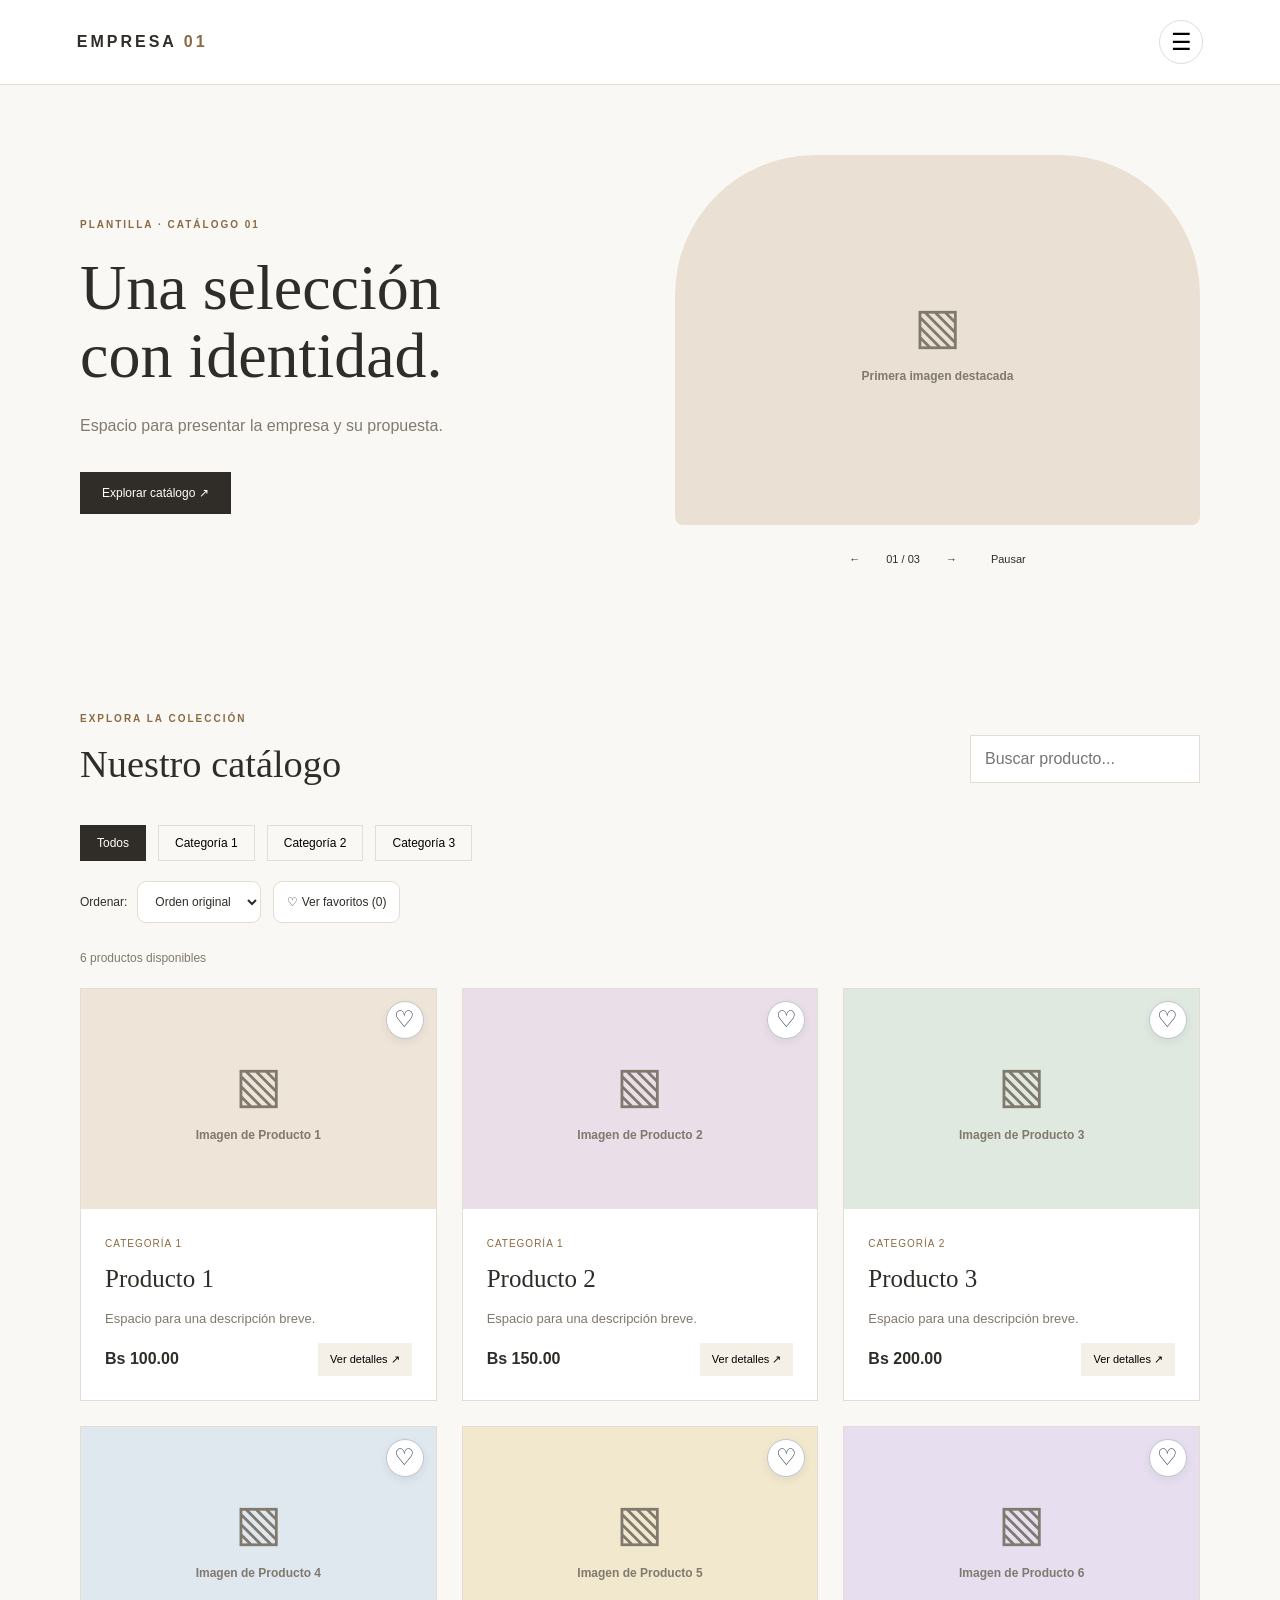
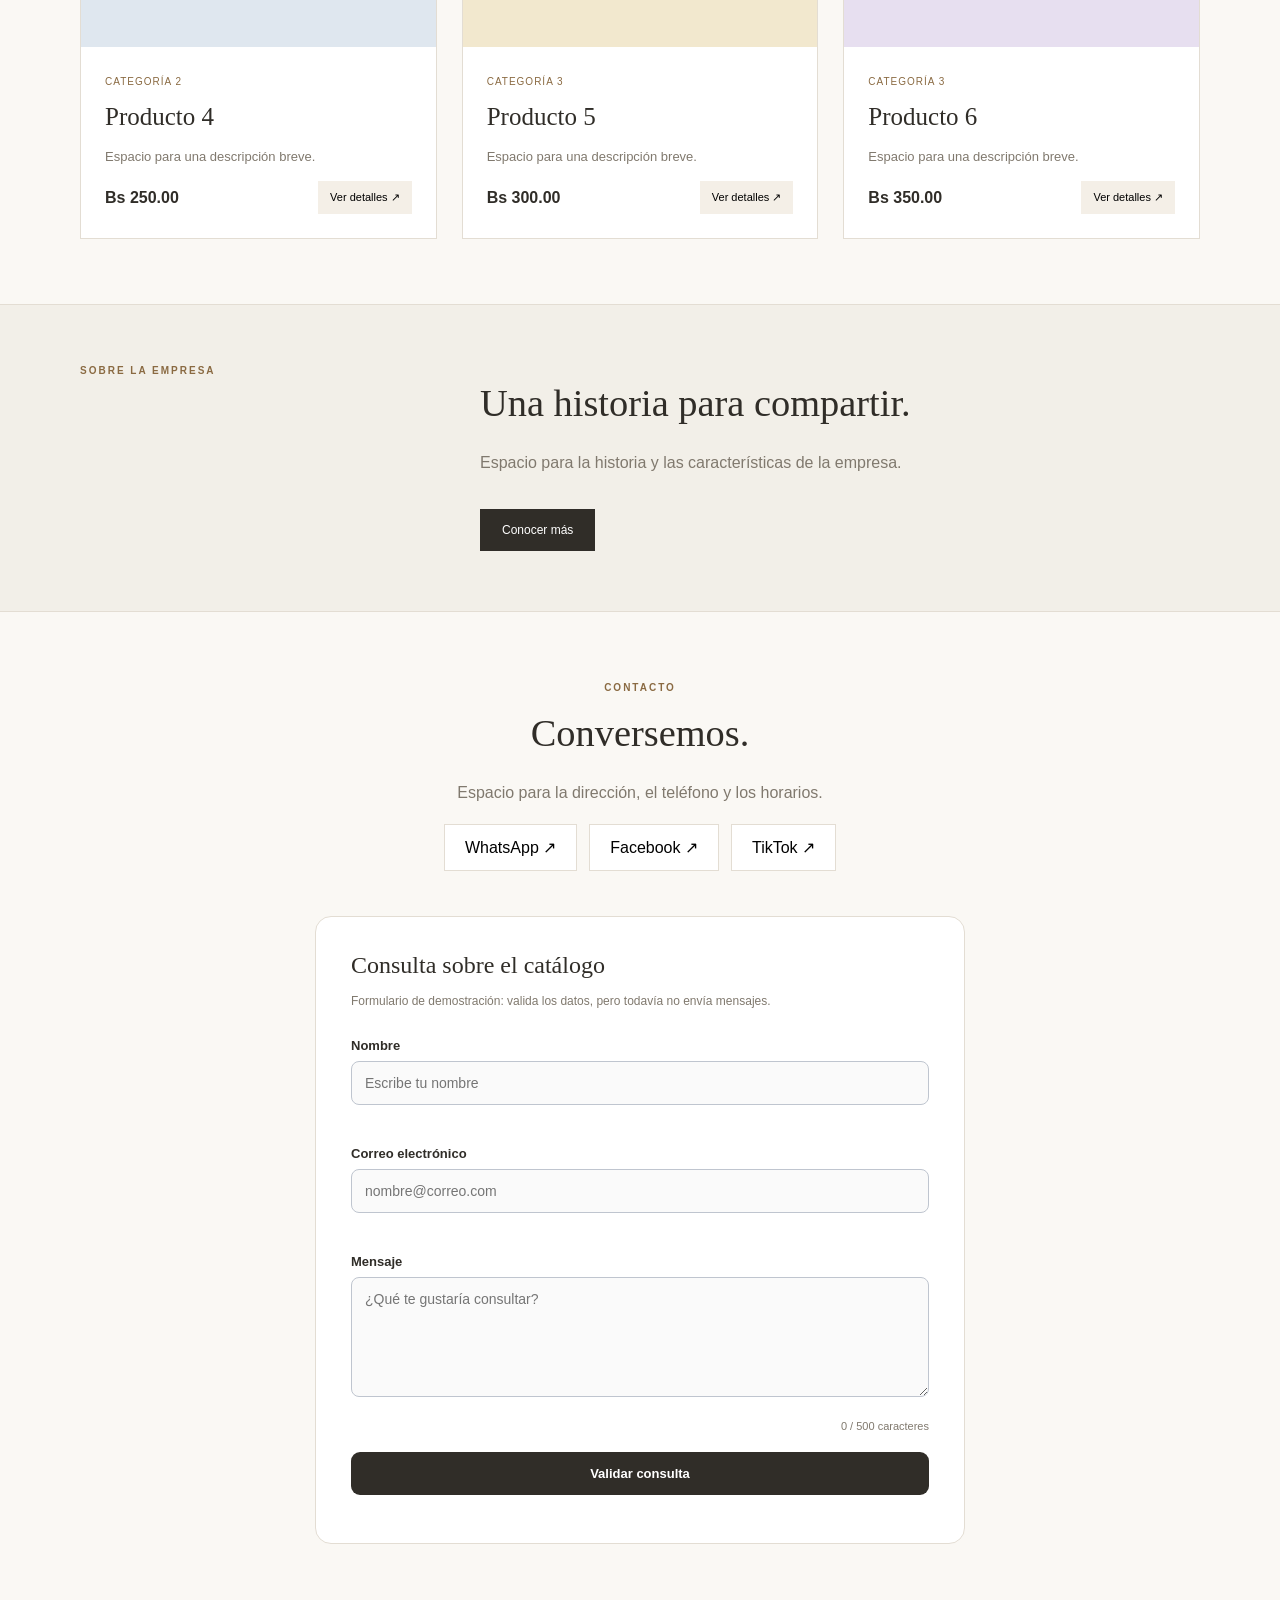
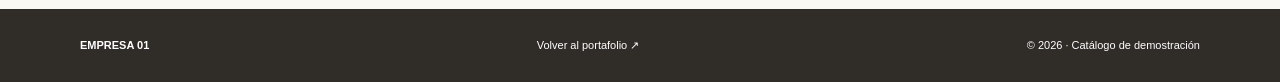
==== catalogo1/index.html @ aa8b9419 "Add files via upload" ====
<!DOCTYPE html>
<html lang="es">
<head>
  <meta charset="UTF-8">
  <meta name="viewport" content="width=device-width, initial-scale=1.0">
  <title>Catálogo 1 | Plantilla elegante</title>
  <link rel="stylesheet" href="style.css">
  <script defer src="https://code.jquery.com/jquery-3.7.1.min.js"></script>
  <script defer src="script.js"></script>
</head>
<body>

  <header>
    <a href="#inicio" class="marca">EMPRESA <span>01</span></a>

    <button class="hamburguesa" type="button"
      aria-label="Abrir menú" aria-expanded="false"
      aria-controls="menu">☰</button>

    <nav id="menu">
      <a href="../index.html">← Portafolio</a>
      <a href="#inicio">Inicio</a>
      <a href="#catalogo">Catálogo</a>
      <a href="#nosotros">Nosotros</a>
      <a href="#contacto">Contacto</a>
    </nav>
  </header>

  <main>
    <section id="inicio" class="portada contenedor">
      <div>
        <span class="etiqueta">PLANTILLA · CATÁLOGO 01</span>
        <h1>Una selección<br>con identidad.</h1>
        <p>Espacio para presentar la empresa y su propuesta.</p>
        <a href="#catalogo" class="boton">Explorar catálogo ↗</a>
      </div>

      <div class="carrusel" aria-label="Imágenes destacadas">
        <div class="slides">
          <div class="slide">
            <img src="img/banner1.jpg" alt="Primera imagen destacada">
          </div>
          <div class="slide" hidden>
            <img src="img/banner2.jpg" alt="Segunda imagen destacada">
          </div>
          <div class="slide" hidden>
            <img src="img/banner3.jpg" alt="Tercera imagen destacada">
          </div>
        </div>

        <div class="controles">
          <button id="anterior" type="button" aria-label="Imagen anterior">←</button>
          <span id="numero-slide" aria-live="off">01 / 03</span>
          <button id="siguiente" type="button" aria-label="Imagen siguiente">→</button>
          <button id="pausa" type="button">Pausar</button>
        </div>
      </div>
    </section>

    <section id="catalogo" class="contenedor seccion">
      <div class="encabezado">
        <div>
          <span class="etiqueta">EXPLORA LA COLECCIÓN</span>
          <h2>Nuestro catálogo</h2>
        </div>
        <label>
          <span class="sr">Buscar producto</span>
          <input id="buscar" type="search" placeholder="Buscar producto...">
        </label>
      </div>

      <div class="filtros" role="group" aria-label="Categorías">
        <button class="activo" data-categoria="todos" type="button"
          aria-pressed="true">Todos</button>
        <button data-categoria="1" type="button" aria-pressed="false">Categoría 1</button>
        <button data-categoria="2" type="button" aria-pressed="false">Categoría 2</button>
        <button data-categoria="3" type="button" aria-pressed="false">Categoría 3</button>
      </div>

      <p id="contador" class="contador" aria-live="polite"></p>
      <div id="productos" class="productos"></div>
      <p id="vacio" hidden>No se encontraron productos.</p>
    </section>

    <section id="nosotros" class="nosotros">
      <div class="contenedor nosotros-grid">
        <span class="etiqueta">SOBRE LA EMPRESA</span>
        <div>
          <h2>Una historia para compartir.</h2>
          <p>Espacio para la historia y las características de la empresa.</p>
          <button id="ver-mas" class="boton" type="button"
            aria-expanded="false" aria-controls="extra">Conocer más</button>
          <div id="extra">
            <p>Aquí podrás agregar la misión, la visión y los valores.</p>
          </div>
        </div>
      </div>
    </section>

    <section id="contacto" class="contenedor seccion contacto">
      <span class="etiqueta">CONTACTO</span>
      <h2>Conversemos.</h2>
      <p>Espacio para la dirección, el teléfono y los horarios.</p>
      <div class="redes">
        <button data-red="whatsapp" type="button">WhatsApp ↗</button>
        <button data-red="facebook" type="button">Facebook ↗</button>
        <button data-red="tiktok" type="button">TikTok ↗</button>
      </div>
    </section>
  </main>

  <footer>
    <div class="contenedor pie">
      <strong>EMPRESA 01</strong>
      <a href="../index.html">Volver al portafolio ↗</a>
      <span>© <span id="anio"></span> · Catálogo de demostración</span>
    </div>
  </footer>

  <dialog id="detalle" aria-labelledby="detalle-titulo">
    <button id="cerrar" type="button" aria-label="Cerrar detalles">✕</button>
    <span class="etiqueta">DETALLES DEL PRODUCTO</span>
    <h2 id="detalle-titulo"></h2>
    <p id="detalle-texto"></p>
    <strong id="detalle-precio"></strong>
  </dialog>

  <div id="aviso" role="status"></div>

</body>
</html>
---- catalogo1/style.css ----
:root {
  --fondo: #faf8f4;
  --texto: #302d28;
  --suave: #80796e;
  --borde: #e3ddd3;
  --acento: #8a6a42;
}

* { box-sizing: border-box; }
[hidden] { display: none !important; }

html {
  scroll-behavior: smooth;
  scroll-padding-top: 95px;
}

body {
  margin: 0;
  background: var(--fondo);
  color: var(--texto);
  font-family: Arial, sans-serif;
  transition: background-color .45s;
}

a { color: inherit; text-decoration: none; }
button, input { font: inherit; }
button { cursor: pointer; }

a:focus-visible, button:focus-visible, input:focus-visible {
  outline: 3px solid #b5905f;
  outline-offset: 4px;
}

.contenedor { width: min(1120px, 88%); margin: auto; }

header {
  position: sticky;
  top: 0;
  z-index: 20;
  display: flex;
  justify-content: space-between;
  align-items: center;
  padding: 20px 6%;
  background: #fff;
  border-bottom: 1px solid var(--borde);
}

.marca { font-weight: bold; letter-spacing: 3px; }
.marca span { color: var(--acento); }

.hamburguesa {
  border: 1px solid var(--borde);
  background: white;
  border-radius: 50%;
  width: 44px;
  height: 44px;
  font-size: 23px;
}

nav {
  display: none;
  position: absolute;
  top: 100%;
  right: 6%;
  width: 260px;
  padding: 15px;
  background: white;
  border: 1px solid var(--borde);
  box-shadow: 0 15px 30px #0001;
}

nav a { display: block; padding: 13px; font-size: 14px; }
nav a:hover { background: #f2ede5; }

.portada {
  display: grid;
  grid-template-columns: 1fr 1fr;
  gap: 70px;
  align-items: center;
  padding-top: 70px;
  padding-bottom: 70px;
}

.etiqueta {
  font-size: 10px;
  letter-spacing: 2px;
  color: var(--acento);
  font-weight: bold;
}

h1, h2, h3 { font-family: Georgia, serif; font-weight: normal; }
h1 { font-size: clamp(43px, 5vw, 70px); margin: 22px 0; line-height: 1.06; }
h2 { font-size: clamp(30px, 3vw, 42px); margin: 16px 0 24px; }
p { color: var(--suave); line-height: 1.8; }

.boton {
  display: inline-block;
  margin-top: 15px;
  padding: 14px 22px;
  border: 0;
  background: var(--texto);
  color: white;
  font-size: 12px;
}

.slides {
  overflow: hidden;
  border-radius: 140px 140px 8px 8px;
  background: #eae1d4;
}

.slide { height: 370px; }
.slide img { width: 100%; height: 100%; object-fit: cover; }

.placeholder {
  display: grid;
  align-content: center;
  justify-items: center;
  gap: 14px;
  height: 100%;
  min-height: inherit;
  padding: 25px;
  color: var(--suave);
  font-size: 12px;
}

.placeholder span { font-size: 50px; }

.controles {
  display: flex;
  justify-content: center;
  align-items: center;
  gap: 18px;
  margin-top: 20px;
  font-size: 11px;
}

.controles button {
  border: 0;
  background: transparent;
  color: var(--texto);
  padding: 8px;
}

.seccion { padding-top: 65px; padding-bottom: 65px; }
.encabezado { display: flex; justify-content: space-between; align-items: center; gap: 25px; }
input { width: 100%; padding: 14px; border: 1px solid var(--borde); background: white; }

.filtros { display: flex; flex-wrap: wrap; gap: 12px; margin: 15px 0; }
.filtros button {
  padding: 10px 16px;
  border: 1px solid var(--borde);
  background: transparent;
  font-size: 12px;
}
.filtros .activo { background: var(--texto); color: white; border-color: var(--texto); }
.contador { font-size: 12px; margin: 25px 0 18px; }

.productos { display: grid; grid-template-columns: repeat(3, minmax(0, 1fr)); gap: 25px; }
.producto { overflow: hidden; background: white; border: 1px solid var(--borde); transition: transform .2s; }
.producto:hover, .producto:focus-within { transform: translateY(-6px); }
.imagen-producto { height: 220px; background: var(--color); }
.imagen-producto img { width: 100%; height: 100%; object-fit: contain; }
.info-producto { padding: 24px; }
.info-producto small { color: var(--acento); font-size: 10px; letter-spacing: 1px; }
.info-producto h3 { font-size: 25px; margin: 14px 0; }
.info-producto p { font-size: 13px; }
.producto-pie { display: flex; justify-content: space-between; align-items: center; gap: 10px; }
.producto-pie button { padding: 10px 12px; background: #f4efe7; border: 0; font-size: 11px; }

.nosotros { padding: 60px 0; background: #eee8df90; border-block: 1px solid var(--borde); }
.nosotros-grid { display: grid; grid-template-columns: 1fr 2fr; gap: 40px; }
#extra { display: none; }
.contacto { text-align: center; }
.redes { display: flex; flex-wrap: wrap; justify-content: center; gap: 12px; }
.redes button { padding: 13px 20px; border: 1px solid var(--borde); background: white; }

footer { padding: 30px 0; background: var(--texto); color: white; }
.pie { display: flex; flex-wrap: wrap; justify-content: space-between; gap: 20px; font-size: 11px; }

dialog {
  position: fixed;
  width: min(440px, 90%);
  padding: 45px 30px 30px;
  border: 1px solid var(--borde);
  color: var(--texto);
}
dialog::backdrop { background: #25201899; }
#cerrar { position: absolute; top: 10px; right: 12px; border: 0; background: transparent; padding: 8px; }

#aviso {
  display: none;
  position: fixed;
  bottom: 25px;
  left: 50%;
  transform: translateX(-50%);
  width: max-content;
  max-width: 90%;
  padding: 16px 22px;
  background: var(--texto);
  color: white;
  z-index: 50;
  font-size: 12px;
  text-align: center;
}

.sr { position: absolute; width: 1px; height: 1px; overflow: hidden; clip-path: inset(50%); }

@media (max-width: 850px) {
  .portada { gap: 30px; }
  .productos { grid-template-columns: repeat(2, minmax(0, 1fr)); }
}

@media (max-width: 600px) {
  .portada, .productos, .nosotros-grid { grid-template-columns: 1fr; }
  .portada { padding-top: 45px; }
  .encabezado { display: block; }
  .encabezado label { display: block; margin-bottom: 25px; }
  .slide { height: 300px; }
}

@media (prefers-reduced-motion: reduce) {
  html { scroll-behavior: auto; }
  * { transition: none !important; }
}
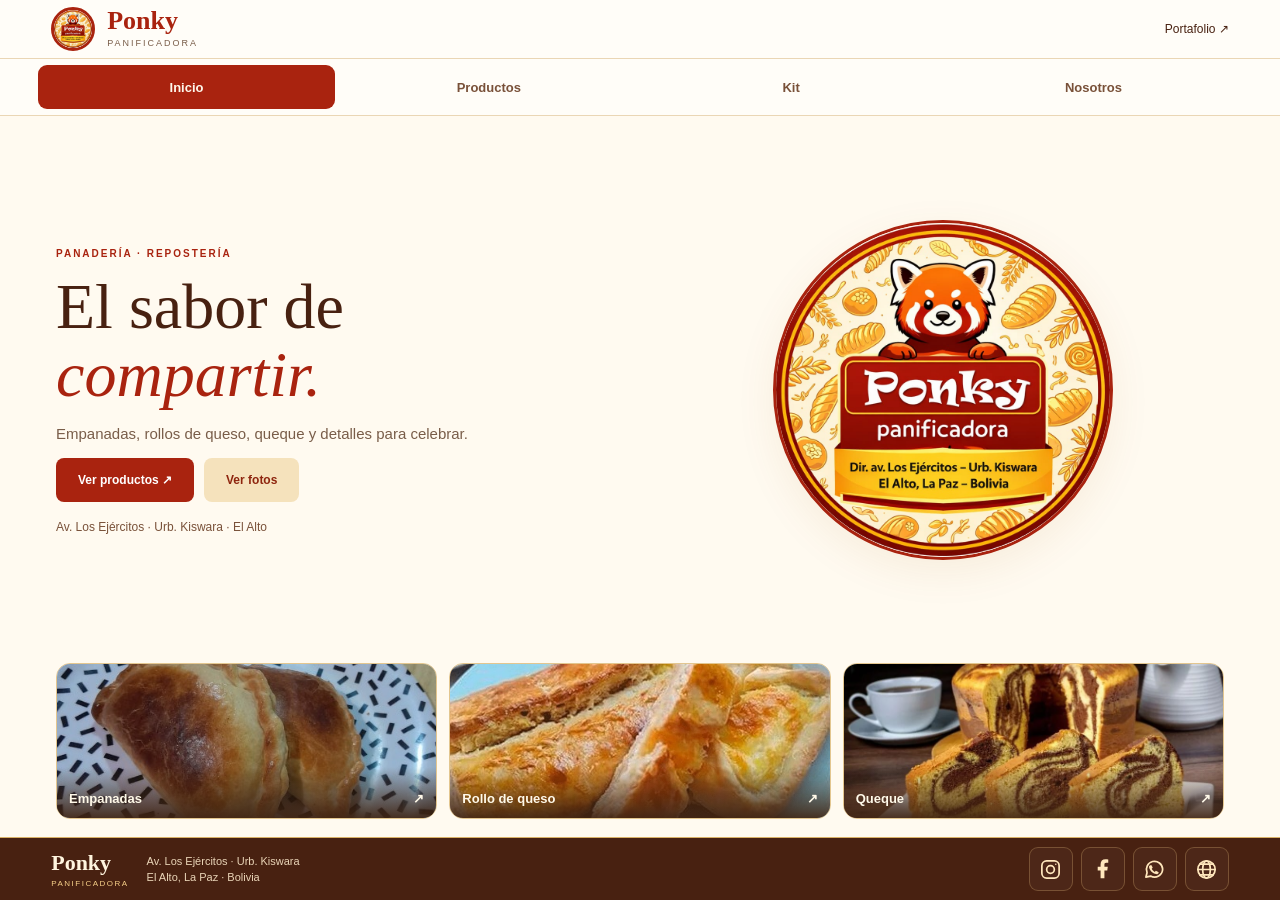
==== commit 80084ba2: "Add files via upload" ====
--- a/catalogo1/index.html
+++ b/catalogo1/index.html
@@ -1,131 +1,111 @@
-<!DOCTYPE html>
-<html lang="es">
-<head>
-  <meta charset="UTF-8">
-  <meta name="viewport" content="width=device-width, initial-scale=1.0">
-  <title>Catálogo 1 | Plantilla elegante</title>
-  <link rel="stylesheet" href="style.css">
-  <script defer src="https://code.jquery.com/jquery-3.7.1.min.js"></script>
-  <script defer src="script.js"></script>
-</head>
-<body>
-
-  <header>
-    <a href="#inicio" class="marca">EMPRESA <span>01</span></a>
-
-    <button class="hamburguesa" type="button"
-      aria-label="Abrir menú" aria-expanded="false"
-      aria-controls="menu">☰</button>
-
-    <nav id="menu">
-      <a href="../index.html">← Portafolio</a>
-      <a href="#inicio">Inicio</a>
-      <a href="#catalogo">Catálogo</a>
-      <a href="#nosotros">Nosotros</a>
-      <a href="#contacto">Contacto</a>
-    </nav>
-  </header>
-
-  <main>
-    <section id="inicio" class="portada contenedor">
-      <div>
-        <span class="etiqueta">PLANTILLA · CATÁLOGO 01</span>
-        <h1>Una selección<br>con identidad.</h1>
-        <p>Espacio para presentar la empresa y su propuesta.</p>
-        <a href="#catalogo" class="boton">Explorar catálogo ↗</a>
-      </div>
-
-      <div class="carrusel" aria-label="Imágenes destacadas">
-        <div class="slides">
-          <div class="slide">
-            <img src="img/banner1.jpg" alt="Primera imagen destacada">
-          </div>
-          <div class="slide" hidden>
-            <img src="img/banner2.jpg" alt="Segunda imagen destacada">
-          </div>
-          <div class="slide" hidden>
-            <img src="img/banner3.jpg" alt="Tercera imagen destacada">
-          </div>
-        </div>
-
-        <div class="controles">
-          <button id="anterior" type="button" aria-label="Imagen anterior">←</button>
-          <span id="numero-slide" aria-live="off">01 / 03</span>
-          <button id="siguiente" type="button" aria-label="Imagen siguiente">→</button>
-          <button id="pausa" type="button">Pausar</button>
-        </div>
-      </div>
-    </section>
-
-    <section id="catalogo" class="contenedor seccion">
-      <div class="encabezado">
-        <div>
-          <span class="etiqueta">EXPLORA LA COLECCIÓN</span>
-          <h2>Nuestro catálogo</h2>
-        </div>
-        <label>
-          <span class="sr">Buscar producto</span>
-          <input id="buscar" type="search" placeholder="Buscar producto...">
-        </label>
-      </div>
-
-      <div class="filtros" role="group" aria-label="Categorías">
-        <button class="activo" data-categoria="todos" type="button"
-          aria-pressed="true">Todos</button>
-        <button data-categoria="1" type="button" aria-pressed="false">Categoría 1</button>
-        <button data-categoria="2" type="button" aria-pressed="false">Categoría 2</button>
-        <button data-categoria="3" type="button" aria-pressed="false">Categoría 3</button>
-      </div>
-
-      <p id="contador" class="contador" aria-live="polite"></p>
-      <div id="productos" class="productos"></div>
-      <p id="vacio" hidden>No se encontraron productos.</p>
-    </section>
-
-    <section id="nosotros" class="nosotros">
-      <div class="contenedor nosotros-grid">
-        <span class="etiqueta">SOBRE LA EMPRESA</span>
-        <div>
-          <h2>Una historia para compartir.</h2>
-          <p>Espacio para la historia y las características de la empresa.</p>
-          <button id="ver-mas" class="boton" type="button"
-            aria-expanded="false" aria-controls="extra">Conocer más</button>
-          <div id="extra">
-            <p>Aquí podrás agregar la misión, la visión y los valores.</p>
-          </div>
-        </div>
-      </div>
-    </section>
-
-    <section id="contacto" class="contenedor seccion contacto">
-      <span class="etiqueta">CONTACTO</span>
-      <h2>Conversemos.</h2>
-      <p>Espacio para la dirección, el teléfono y los horarios.</p>
-      <div class="redes">
-        <button data-red="whatsapp" type="button">WhatsApp ↗</button>
-        <button data-red="facebook" type="button">Facebook ↗</button>
-        <button data-red="tiktok" type="button">TikTok ↗</button>
-      </div>
-    </section>
-  </main>
-
-  <footer>
-    <div class="contenedor pie">
-      <strong>EMPRESA 01</strong>
-      <a href="../index.html">Volver al portafolio ↗</a>
-      <span>© <span id="anio"></span> · Catálogo de demostración</span>
-    </div>
-  </footer>
-
-  <dialog id="detalle" aria-labelledby="detalle-titulo">
-    <button id="cerrar" type="button" aria-label="Cerrar detalles">✕</button>
-    <span class="etiqueta">DETALLES DEL PRODUCTO</span>
-    <h2 id="detalle-titulo"></h2>
-    <p id="detalle-texto"></p>
-    <strong id="detalle-precio"></strong>
-  </dialog>
-
-  <div id="aviso" role="status"></div>
-
-</body>
+<!DOCTYPE html>
+<html lang="es">
+<head>
+  <meta charset="UTF-8">
+  <meta name="viewport" content="width=device-width, initial-scale=1.0">
+  <title>Ponky | Panificadora y kits de graduación</title>
+  <meta name="description" content="Panificadora Ponky en El Alto: empanadas, rollos de queso, queque, pucas y kits de graduación personalizados.">
+  <link rel="stylesheet" href="style.css?v=guia2">
+  <link rel="stylesheet" href="../assets/catalogos-extra.css?v=guia2">
+  <link rel="stylesheet" href="../assets/responsividad.css?v=guia2">
+  <script defer src="../assets/vendor/jquery-3.7.1.min.js"></script>
+  <script defer src="ponky-datos.js?v=ponky1"></script>
+  <script defer src="../assets/catalogos.js?v=ponky1"></script>
+  <link rel="manifest" href="../manifest.json">
+  <meta name="theme-color" content="#142133">
+  <meta name="apple-mobile-web-app-capable" content="yes">
+  <link rel="apple-touch-icon" href="../icons/icon-192.png">
+  <link rel="icon" href="../icons/icon-192.png" type="image/png">
+  <link rel="stylesheet" href="../assets/pwa.css?v=pwa1">
+  <script defer src="../sync-config.js"></script>
+  <script defer src="../assets/cola-offline.js"></script>
+  <script defer src="../pwa.js?v=pwa1"></script>
+  <link rel="stylesheet" href="ponky.css?v=footer1">
+  <script defer src="ponky.js?v=solo-catalogo"></script>
+  <link rel="stylesheet" href="pantallas.css?v=pestanas1">
+  <script defer src="pantallas.js?v=pestanas1"></script>
+</head>
+<body data-catalogo="1" data-marca="ponky" class="ponky-sin-scroll">
+  <header class="cabecera-pantallas" data-hidratado="false"><a href="#inicio" class="marca marca-ponky"><span class="logo-circular logo-circular-cabecera"><img src="img/logo-ponky.png" alt="Logo de Ponky" class="logo-ponky" data-imagen-ponky><span class="reemplazo-ponky" hidden>P</span></span><span class="nombre-ponky">Ponky<small>Panificadora</small></span></a><a class="volver-portafolio" href="../index.html">Portafolio ↗</a></header>
+  <span id="estadoHidratacion" class="solo-lectores" role="status">Preparando interacción…</span>
+  <nav class="pestanas-ponky" id="pestanasPonky" role="tablist" aria-label="Secciones de Ponky">
+<button type="button" role="tab" id="tab-inicio" aria-controls="inicio" aria-selected="true" tabindex="0">Inicio</button>
+<button type="button" role="tab" id="tab-catalogo" aria-controls="catalogo" aria-selected="false" tabindex="-1">Productos</button>
+<button type="button" role="tab" id="tab-kitPonky" aria-controls="kitPonky" aria-selected="false" tabindex="-1">Kit</button>
+<button type="button" role="tab" id="tab-nosotros" aria-controls="nosotros" aria-selected="false" tabindex="-1">Nosotros</button>
+  </nav>
+  <main id="pantallasPonky">
+    <section id="inicio" class="vista-ponky portada-pantalla portada-con-franja" role="tabpanel" aria-labelledby="tab-inicio">
+      <div class="intro-pantalla"><span class="etiqueta">PANADERÍA · REPOSTERÍA</span><h1>El sabor de<br><em>compartir.</em></h1><p>Empanadas, rollos de queso, queque y detalles para celebrar.</p><div class="acciones-inicio"><a class="boton" href="#catalogo">Ver productos ↗</a><button id="abrirCarruselPonky" type="button" class="boton boton-crema">Ver fotos</button></div><span class="direccion-inicio">Av. Los Ejércitos · Urb. Kiswara · El Alto</span></div>
+      <div class="logo-presentacion"><div class="logo-circular logo-circular-portada"><img src="img/logo-ponky.png" alt="Ponky Panificadora" data-imagen-ponky><span class="reemplazo-ponky" hidden>Ponky</span></div></div>
+<div class="franja-productos-inicio" aria-label="Una muestra de nuestros productos">
+  <button type="button" class="foto-inicio" data-ampliar-destacada="1" aria-label="Ampliar foto de empanadas"><img src="img/empanadas.jpg" alt="Empanadas Ponky" loading="lazy" width="400" height="240" data-imagen-ponky><span class="reemplazo-ponky" hidden>Empanadas</span><span class="nombre-foto-inicio">Empanadas <span aria-hidden="true">↗</span></span></button>
+  <button type="button" class="foto-inicio" data-ampliar-destacada="2" aria-label="Ampliar foto de rollo de queso"><img src="img/rollo-de-queso.jpg" alt="Rollo de queso Ponky" loading="lazy" width="400" height="240" data-imagen-ponky><span class="reemplazo-ponky" hidden>Rollo de queso</span><span class="nombre-foto-inicio">Rollo de queso <span aria-hidden="true">↗</span></span></button>
+  <button type="button" class="foto-inicio" data-ampliar-destacada="3" aria-label="Ampliar foto de queque"><img src="img/queque.jpg" alt="Queque Ponky" loading="lazy" width="400" height="240" data-imagen-ponky><span class="reemplazo-ponky" hidden>Queque</span><span class="nombre-foto-inicio">Queque <span aria-hidden="true">↗</span></span></button>
+</div>
+    </section>
+    <section id="catalogo" class="vista-ponky productos-pantalla" role="tabpanel" aria-labelledby="tab-catalogo" hidden>
+      <div class="barra-catalogo"><h2>Nuestros productos</h2><button id="abrirFiltrosPonky" type="button" class="boton-filtros">Filtros y orden</button><label class="buscar-pantalla"><span class="solo-lectores">Buscar producto</span><input id="buscar" type="search" placeholder="Buscar un producto…" autocomplete="off"></label></div>
+      <div id="productos" class="productos rejilla-pantalla"></div><p id="vacio" hidden>No se encontraron productos.</p>
+      <div class="paginacion-productos" aria-label="Paginación de productos"><button id="paginaAnteriorPonky" type="button" aria-label="Página anterior">←</button><span id="estadoPaginaPonky" role="status"></span><button id="paginaSiguientePonky" type="button" aria-label="Página siguiente">→</button><span id="contador" class="solo-lectores" aria-live="polite"></span></div>
+    </section>
+    <section id="kitPonky" class="vista-ponky kit-pantalla" role="tabpanel" aria-labelledby="tab-kitPonky" hidden>
+      <div class="kit-texto"><span class="etiqueta">UN LOGRO QUE SE CELEBRA</span><h2>Kit de graduación</h2><ul class="contenido-kit contenido-kit-visual">
+ <li><span class="imagen-componente icono-componente"><svg viewBox="0 0 64 64" aria-hidden="true" fill="none"><path d="M21 10h22l-2 9 6 6v31H17V25l6-6-2-9Z" fill="#fff4d5" stroke="#a26119" stroke-width="2.5"/><path d="M22 10h20v8H22z" fill="#eeb748"/><path d="M18 29h28v19H18z" fill="#b54122"/><path d="M32 35c-8-5-12 8-3 11 1 .3 2-.5 3-.5s2 1 3 .5c9-3 5-16-3-11Z" fill="#f5ce63"/><path d="M32 35v-4m0 1c1-4 5-4 6-4-1 3-3 5-6 4" stroke="#5f792d" stroke-width="2"/><path d="M25 22h14" stroke="#a26119" stroke-width="2"/></svg></span><span class="detalle-componente"><strong class="cantidad-componente">1</strong><span>Jugo de manzana<small>Del Valle</small></span></span></li>
+ <li><span class="imagen-componente"><img src="img/empanadas.jpg" alt="Empanadas" loading="lazy" width="120" height="120" data-imagen-ponky><span class="reemplazo-ponky" hidden>Empanadas</span></span><span class="detalle-componente"><strong class="cantidad-componente">2</strong><span>Empanadas</span></span></li>
+ <li><span class="imagen-componente"><img src="img/mini-rollo-de-queso.jpg" alt="Mini rollo de queso" loading="lazy" width="120" height="120" data-imagen-ponky><span class="reemplazo-ponky" hidden>Mini rollo</span></span><span class="detalle-componente"><strong class="cantidad-componente">1</strong><span>Mini rollo de queso</span></span></li>
+ <li><span class="imagen-componente"><img src="img/queque.jpg" alt="Queque" loading="lazy" width="120" height="120" data-imagen-ponky><span class="reemplazo-ponky" hidden>Queque</span></span><span class="detalle-componente"><strong class="cantidad-componente">1</strong><span>Tajada de queque</span></span></li>
+ <li><span class="imagen-componente icono-componente"><svg viewBox="0 0 64 64" aria-hidden="true" fill="none"><ellipse cx="32" cy="35" rx="25" ry="23" fill="#e5ad5a" stroke="#a26119" stroke-width="2.5"/><path d="M9 30c1-22 44-23 46 1-4 2-5-3-9 0-5 5-7-5-11 0-5 5-9-5-13-1-4 4-7-3-13 0Z" fill="#f6c4ba"/><ellipse cx="32" cy="34" rx="8" ry="7" fill="#fffaf0" stroke="#a26119" stroke-width="2"/><path d="m16 24 4 2m6-8 2 4m13-1-3 3m11 3-4 2m-30 6 3 3m29-1-4 2" stroke="#9f3b29" stroke-width="2.5" stroke-linecap="round"/></svg></span><span class="detalle-componente"><strong class="cantidad-componente">6</strong><span>Mini donas</span></span></li>
+</ul><p class="precio-kit">Precio por confirmar</p><button class="boton consultar-kit-pantalla" type="button" data-consultar-producto="6">Consultar por WhatsApp ↗</button></div>
+      <div class="foto-kit"><img src="img/kit-de-graduacion.jpg" alt="Kit de graduación Ponky" loading="lazy" data-imagen-ponky><div class="reemplazo-ponky" hidden><span>Kit de graduación</span><small>Tu fotografía irá aquí</small></div></div>
+    </section>
+    <section id="nosotros" class="vista-ponky nosotros-pantalla nosotros-con-carrusel" role="tabpanel" aria-labelledby="tab-nosotros" hidden>
+      <div class="texto-nosotros"><div class="identidad-nosotros"><div class="logo-circular logo-circular-nosotros"><img src="img/logo-ponky.png" alt="Logo de Ponky Panificadora" data-imagen-ponky><span class="reemplazo-ponky" hidden>Ponky</span></div><span class="etiqueta">CONOCE PONKY</span></div><h2>Un detalle para<br>cada ocasión.</h2><p>En Ponky reunimos panadería, repostería y detalles para acompañar tus momentos especiales.</p><p class="direccion-nosotros">Encuéntranos en la Av. Los Ejércitos, urbanización Kiswara, en El Alto, La Paz.</p></div>
+      <div class="galeria-nosotros carrusel-productos-ponky" aria-label="Galería de productos Ponky"><h3>Un vistazo a Ponky</h3><div class="carrusel" aria-label="Carrusel de productos Ponky"><div class="slides">
+          <div class="slide">
+            <img src="img/empanadas.jpg" alt="Empanadas Ponky">
+            <span class="nombre-slide">Empanadas</span>
+          </div>
+          <div class="slide" hidden>
+            <img src="img/rollo-de-queso.jpg" alt="Rollo de queso Ponky" loading="lazy">
+            <span class="nombre-slide">Rollo de queso</span>
+          </div>
+          <div class="slide" hidden>
+            <img src="img/queque.jpg" alt="Queque Ponky" loading="lazy">
+            <span class="nombre-slide">Queque</span>
+          </div>
+          <div class="slide" hidden>
+            <img src="img/mini-rollo-de-queso.jpg" alt="Mini rollo de queso Ponky" loading="lazy">
+            <span class="nombre-slide">Mini rollo de queso</span>
+          </div>
+          <div class="slide" hidden>
+            <img src="img/pucas.jpg" alt="Pucas Ponky" loading="lazy">
+            <span class="nombre-slide">Pucas</span>
+          </div>
+          <div class="slide" hidden>
+            <img src="img/kit-de-graduacion.jpg" alt="Kit de graduación Ponky" loading="lazy">
+            <span class="nombre-slide">Kit de graduación</span>
+          </div>
+        </div>
+        <div class="controles">
+          <button id="anterior" type="button" aria-label="Producto anterior">←</button>
+          <span id="numero-slide" aria-live="off">01 / 06</span>
+          <button id="siguiente" type="button" aria-label="Producto siguiente">→</button>
+          <button id="pausa" type="button">Pausar</button>
+        </div></div></div>
+    </section>
+
+  </main>
+  <div class="credito-pantalla">Ponky · Panadería y repostería</div>
+  <footer id="footerPantallasPonky" class="footer-pantallas-ponky" aria-label="Dirección y redes de Ponky"><div class="footer-ponky-marca"><strong>Ponky <span>Panificadora</span></strong><p>Av. Los Ejércitos · Urb. Kiswara<br>El Alto, La Paz · Bolivia</p></div><div class="redes-ponky" role="group" aria-label="Redes sociales y sitio web de Ponky">
+          <a class="icono-red-ponky" href="https://www.instagram.com/ponky.ppr/" target="_blank" rel="noopener noreferrer" aria-label="Instagram de Ponky (abre una pestaña nueva)" title="Instagram"><svg viewBox="0 0 24 24" width="24" height="24" fill="none" stroke="currentColor" stroke-width="1.8" stroke-linecap="round" stroke-linejoin="round" aria-hidden="true"><rect x="3" y="3" width="18" height="18" rx="5"/><circle cx="12" cy="12" r="4"/><circle cx="17.5" cy="6.5" r=".8" fill="currentColor" stroke="none"/></svg><span>Instagram</span></a>
+          <a class="icono-red-ponky" href="https://www.facebook.com/profile.php?id=61593413475492&amp;locale=es_LA" target="_blank" rel="noopener noreferrer" aria-label="Facebook de Ponky (abre una pestaña nueva)" title="Facebook"><svg viewBox="0 0 24 24" width="24" height="24" fill="none" stroke="currentColor" stroke-width="1.8" stroke-linecap="round" stroke-linejoin="round" aria-hidden="true"><path d="M14 21v-8h3l.5-4H14V7c0-1.2.3-2 2-2h2V1.5c-.8-.1-1.8-.3-3-.3-3.1 0-5 1.9-5 5.3V9H7v4h3v8" fill="currentColor" stroke="none"/></svg><span>Facebook</span></a>
+          <a class="icono-red-ponky" href="https://wa.me/qr/QQE35HF7TADBK1" target="_blank" rel="noopener noreferrer" aria-label="WhatsApp de Ponky (abre una pestaña nueva)" title="WhatsApp"><svg viewBox="0 0 24 24" width="24" height="24" fill="none" stroke="currentColor" stroke-width="1.8" stroke-linecap="round" stroke-linejoin="round" aria-hidden="true"><path d="M20.5 11.5a8.5 8.5 0 0 1-12.6 7.4L3 20l1.2-4.7a8.5 8.5 0 1 1 16.3-3.8Z"/><path d="M8 7.5c.3-.2.7-.1.9.2l1.1 2c.1.3 0 .6-.2.8l-.7.7c.7 1.5 1.7 2.6 3.3 3.3l.7-.9c.2-.2.5-.3.8-.1l2.1 1c.3.2.4.5.3.8-.4 1.2-1.5 1.8-2.7 1.5-3.5-.8-6.6-3.8-7.3-7.2-.2-1 .4-1.8 1.7-2.1Z" fill="currentColor" stroke="none"/></svg><span>WhatsApp</span></a>
+          <a class="icono-red-ponky" href="https://sites.google.com/view/ponkycombo/inicio" target="_blank" rel="noopener noreferrer" aria-label="Página web de Ponky (abre una pestaña nueva)" title="Página web"><svg viewBox="0 0 24 24" width="24" height="24" fill="none" stroke="currentColor" stroke-width="1.8" stroke-linecap="round" stroke-linejoin="round" aria-hidden="true"><circle cx="12" cy="12" r="9"/><ellipse cx="12" cy="12" rx="4" ry="9"/><path d="M3 12h18M5 6.5h14M5 17.5h14"/></svg><span>Página web</span></a>
+        </div></footer>
+  <dialog id="filtrosPonky" class="filtros-pantalla-dialog" aria-labelledby="tituloFiltrosPonky"><div class="dialogo-cabecera"><h2 id="tituloFiltrosPonky">Filtros y orden</h2><button type="button" data-cerrar-dialogo="filtrosPonky" aria-label="Cerrar filtros">✕</button></div><div class="filtros" role="group" aria-label="Categorías"><button class="activo" data-categoria="todos" type="button" aria-pressed="true">Todos</button><button data-categoria="1" type="button" aria-pressed="false">Panadería</button><button data-categoria="2" type="button" aria-pressed="false">Repostería</button><button data-categoria="3" type="button" aria-pressed="false">Kits personalizados</button></div><div id="herramientasFiltrosPonky"></div><button type="button" class="boton" data-cerrar-dialogo="filtrosPonky">Ver productos</button></dialog>
+  
+  <dialog id="detalle" aria-labelledby="detalle-titulo"><button id="cerrar" type="button" aria-label="Cerrar detalles">✕</button><span class="etiqueta">DETALLES DEL PRODUCTO</span><h2 id="detalle-titulo"></h2><p id="detalle-texto"></p><strong id="detalle-precio"></strong></dialog>
+  <div id="aviso" role="status"></div>
+</body>
 </html>
--- a/assets/catalogos-extra.css
+++ b/assets/catalogos-extra.css
@@ -0,0 +1,168 @@
+
+    .herramientas-extra {
+      display: flex;
+      flex-wrap: wrap;
+      align-items: center;
+      gap: 12px;
+      margin: 20px 0;
+    }
+
+    .herramientas-extra label {
+      display: flex;
+      flex-wrap: wrap;
+      align-items: center;
+      gap: 10px;
+      font-size: 12px;
+    }
+
+    .herramientas-extra select,
+    .boton-favoritos {
+      min-height: 42px;
+      padding: 10px 13px;
+      border: 1px solid var(--borde);
+      border-radius: 9px;
+      background: var(--form-panel);
+      color: var(--texto);
+      font: inherit;
+      font-size: 12px;
+    }
+
+    .boton-favoritos {
+      cursor: pointer;
+    }
+
+    .boton-favoritos.seleccionado {
+      background: var(--form-acento);
+      color: var(--form-contraste);
+    }
+
+    .imagen-producto {
+      position: relative;
+    }
+
+    .favorito {
+      position: absolute;
+      top: 12px;
+      right: 12px;
+      z-index: 1;
+      display: grid;
+      place-items: center;
+      width: 38px;
+      height: 38px;
+      padding: 0;
+      border: 1px solid #bfc5cf;
+      border-radius: 50%;
+      background: #ffffff;
+      color: #354052;
+      font-size: 23px;
+      cursor: pointer;
+      box-shadow: 0 3px 10px #0001;
+    }
+
+    .favorito.guardado {
+      color: #ad3151;
+      background: #fff0f4;
+      border-color: #d58a9e;
+    }
+
+    .formulario-catalogo {
+      max-width: 650px;
+      margin: 45px auto 0;
+      padding: clamp(20px, 4vw, 35px);
+      border: 1px solid var(--borde);
+      border-radius: 16px;
+      background: var(--form-panel);
+      color: var(--texto);
+      text-align: left;
+    }
+
+    .formulario-catalogo h3 {
+      margin: 0 0 12px;
+      font-size: 24px;
+    }
+
+    .formulario-catalogo .nota-formulario {
+      margin-bottom: 25px;
+      font-size: 12px;
+    }
+
+    .formulario-catalogo label {
+      display: block;
+      margin: 18px 0 8px;
+      font-size: 13px;
+      font-weight: bold;
+    }
+
+    .formulario-catalogo input,
+    .formulario-catalogo textarea {
+      display: block;
+      width: 100%;
+      padding: 13px;
+      border: 1px solid var(--form-borde);
+      border-radius: 8px;
+      background: var(--form-input);
+      color: var(--texto);
+      font: inherit;
+      font-size: 14px;
+    }
+
+    .formulario-catalogo textarea {
+      min-height: 120px;
+      resize: vertical;
+    }
+
+    .formulario-catalogo .campo-invalido {
+      border: 2px solid var(--form-error);
+    }
+
+    .formulario-catalogo .campo-valido {
+      border: 2px solid var(--form-exito);
+    }
+
+    .error-campo {
+      display: block;
+      min-height: 17px;
+      margin-top: 6px;
+      color: var(--form-error);
+      font-size: 11px;
+      line-height: 1.5;
+    }
+
+    .contador-mensaje {
+      text-align: right;
+      font-size: 11px;
+      color: var(--suave);
+    }
+
+    .formulario-catalogo .enviar-formulario {
+      width: 100%;
+      margin-top: 20px;
+      padding: 14px;
+      border: 0;
+      border-radius: 9px;
+      background: var(--form-acento);
+      color: var(--form-contraste);
+      font: inherit;
+      font-size: 13px;
+      font-weight: bold;
+      cursor: pointer;
+    }
+
+    .resultado-formulario {
+      margin-bottom: 0;
+      font-size: 13px;
+      color: var(--form-exito);
+    }
+
+    @media (max-width: 600px) {
+      .herramientas-extra {
+        align-items: stretch;
+        flex-direction: column;
+      }
+
+      .herramientas-extra select {
+        flex: 1;
+        min-width: 0;
+      }
+    }
+  
--- a/assets/responsividad.css
+++ b/assets/responsividad.css
@@ -0,0 +1,93 @@
+/* Reglas comunes de la Parte 2. Se cargan después del CSS de cada estilo. */
+:root {
+  --form-panel: #ffffff;
+  --form-input: #fafafa;
+  --form-acento: #302d28;
+  --form-contraste: #ffffff;
+  --form-borde: #bfc5cf;
+  --form-error: #ad3151;
+  --form-exito: #26734f;
+}
+body[data-catalogo="portafolio"] { --form-acento: #245b91; }
+body[data-catalogo="2"] {
+  --form-panel: #191d28;
+  --form-input: #101219;
+  --form-acento: #9cbbff;
+  --form-contraste: #101219;
+  --form-borde: #65738a;
+  --form-error: #ffadba;
+  --form-exito: #83d6af;
+}
+body[data-catalogo="4"] { --form-acento: #28696c; }
+html { scroll-padding-top: 110px; }
+body { min-height: 100vh; min-height: 100dvh; }
+main { min-width: 0; }
+main > *, .contenedor > *, .proyectos > *, .productos > *, .producto > *, .producto-pie > *, .catalogo-layout > *, .encabezado > *, .sobre-mi > *, .nosotros > *, .slide > *, .footer-contenido > * { min-width: 0; }
+p, h1, h2, h3, strong, label { overflow-wrap: anywhere; }
+button, select, input:not([type="checkbox"]):not([type="radio"]) { min-width: 44px; min-height: 44px; }
+button { flex-shrink: 0; touch-action: manipulation; }
+a { min-width: 44px; min-height: 44px; }
+.marca, .enlace-proyecto, .footer-enlaces a, .footer-contenido > a, .pie a, footer .marca { display: inline-flex; align-items: center; }
+.menu, #menu { max-width: calc(100vw - 24px); max-height: calc(100dvh - 110px); overflow-y: auto; }
+.menu a, #menu a { min-height: 44px; margin-block: 8px; }
+#menu button { margin-bottom: 8px; }
+.acciones, .filtros, .redes, .footer-enlaces, .controles, .producto-pie, .herramientas-extra { gap: 12px; }
+.footer-enlaces, .producto-pie { flex-wrap: wrap; }
+.habilidades { min-width: 0; }
+.favorito { width: 44px; height: 44px; }
+.titulo-truncado, .info-producto h3, .proyecto-info h3 {
+  display: block; min-width: 0; overflow: hidden; white-space: nowrap; text-overflow: ellipsis;
+}
+.titulo-truncado { flex: 1; }
+select, textarea, input { max-width: 100%; font-size: 16px; }
+button:focus-visible, a:focus-visible, input:focus-visible, select:focus-visible, textarea:focus-visible {
+  outline: 3px solid var(--form-acento); outline-offset: 4px;
+}
+dialog { max-height: 85vh; max-height: 85dvh; overflow-y: auto; }
+/* Los avisos superiores no cubren un input enfocado por el teclado virtual. */
+#aviso { top: 110px; bottom: auto; pointer-events: none; }
+.titulo-modulos { max-width: 760px; margin-bottom: 28px; }
+.titulo-modulos h2 { margin: 16px 0; }
+.titulo-modulos p { font-size: 14px; }
+.bloques-practicos { display: grid; grid-template-columns: repeat(2, minmax(0, 1fr)); align-items: start; gap: 24px; }
+.bloque-practico { min-width: 0; padding: clamp(20px, 3vw, 30px); border: 1px solid var(--borde); border-radius: 16px; background: var(--form-panel); color: var(--texto); }
+.bloque-practico h3 { margin: 0 0 18px; font-size: 24px; }
+.bloque-practico p { font-size: 13px; line-height: 1.65; }
+.bloque-practico label { display: block; margin: 18px 0 8px; font-size: 13px; font-weight: bold; }
+.bloque-practico input, .bloque-practico select { width: 100%; padding: 12px; border: 1px solid var(--form-borde); border-radius: 8px; color: var(--texto); background: var(--form-input); font-family: inherit; }
+.bloque-practico [aria-invalid="true"] { border: 2px solid var(--form-error); }
+.campos-turno { display: grid; grid-template-columns: minmax(0, 1fr) minmax(0, 1fr); gap: 12px; }
+.campos-turno > * { min-width: 0; }
+.btn-accion, .btn-tactil { min-width: 44px; min-height: 44px; padding: 10px 14px; border: 0; border-radius: 8px; color: var(--form-contraste); background: var(--form-acento); font: inherit; font-size: 13px; font-weight: bold; cursor: pointer; }
+#formReserva .btn-accion { width: 100%; }
+.error-modulo { color: var(--form-error); min-height: 22px; margin: 8px 0; }
+.estado-modulo { color: var(--form-exito); }
+.vacio-modulo { color: var(--suave); }
+.lista-segura { list-style: none; margin: 16px 0 0; padding: 0; }
+.fila-interes, .item-reserva { display: flex; align-items: center; justify-content: space-between; gap: 12px; padding: 12px 0; border-bottom: 1px solid var(--borde); }
+.texto-reserva { flex: 1; min-width: 0; }
+.detalle-reserva { display: block; font-size: 12px; margin-top: 8px; line-height: 1.6; overflow-wrap: anywhere; }
+.entrada-interes { display: flex; gap: 12px; align-items: stretch; }
+.entrada-interes input { flex: 1; min-width: 0; }
+.fila-interes .titulo-truncado, .item-reserva .titulo-truncado { font-size: 14px; }
+.bloque-practico { scroll-margin-top: 110px; }
+@media (max-width: 850px) { .bloques-practicos { grid-template-columns: minmax(0, 1fr); } }
+@media (max-width: 600px) {
+  .contenedor { width: 90%; }
+  .campos-turno { grid-template-columns: minmax(0, 1fr); }
+  .entrada-interes { flex-wrap: wrap; }
+  .entrada-interes input { flex-basis: 100%; }
+  .entrada-interes button { width: 100%; }
+  .formulario-catalogo input, .formulario-catalogo textarea, .herramientas-extra select, #buscar { font-size: 16px; }
+}
+@media (orientation: landscape) and (max-height: 500px) {
+  html { scroll-padding-top: 78px; }
+  header, .cabecera { padding: 6px 5%; }
+  .portada { padding-top: 24px; padding-bottom: 24px; min-height: auto; }
+  .portada h1 { font-size: clamp(32px, 5vw, 48px); }
+  .seccion, .bloque-practico { padding-top: 20px; padding-bottom: 20px; }
+  .modulo-reservas, .cola-intereses { padding: 16px; }
+  #menu, .menu { max-height: calc(100dvh - 80px); }
+  #aviso { top: 74px; }
+}
+@media (prefers-reduced-motion: reduce) { html { scroll-behavior: auto; } * { animation: none !important; transition: none !important; } }
--- a/assets/pwa.css
+++ b/assets/pwa.css
@@ -0,0 +1,10 @@
+.pwa-herramientas { display:flex;flex-wrap:wrap;align-items:center;gap:12px;padding:12px 6%;border-bottom:1px solid var(--borde,#cdd8e4);background:var(--form-panel,#fff);color:var(--texto,#182537);font:13px/1.5 Arial,sans-serif; }
+.pwa-herramientas > span {padding:6px 10px;border-radius:8px;background:var(--form-input,#f0f4f8);overflow-wrap:anywhere;}
+#estadoRed[data-online="false"] {background:#fff1d6;color:#794508;}
+#estadoRed[data-online="true"], #estadoOffline[data-ready="true"] {background:#ddf3e5;color:#18572f;}
+.pwa-herramientas button {min-width:44px;min-height:44px;padding:10px 14px;border:0;border-radius:8px;background:var(--form-acento,#245b91);color:var(--form-contraste,#fff);font:inherit;font-weight:bold;cursor:pointer;}
+.pwa-herramientas details {max-width:100%;}
+.pwa-herramientas summary {min-height:44px;min-width:44px;display:flex;align-items:center;text-decoration:underline;cursor:pointer;}
+.pwa-herramientas details p {max-width:620px;font-size:13px;}
+.pwa-herramientas [hidden] {display:none!important;}
+@media (orientation:landscape) and (max-height:500px) {.pwa-herramientas{padding:6px 5%;gap:8px;font-size:12px;}}
--- a/catalogo1/ponky.css
+++ b/catalogo1/ponky.css
@@ -0,0 +1,138 @@
+:root{--fondo:#fffaf0;--texto:#482111;--suave:#795d49;--borde:#ead6b5;--acento:#a9230f;--form-acento:#a9230f;--form-borde:#c9a97f;--form-input:#fff8e9;--form-panel:#fffefa;--acento-ui:#d89418;}
+body[data-marca="ponky"]{--form-acento:#a9230f;background:var(--fondo);}
+header{background:#fffdf8;border-bottom:2px solid #d8a12d;padding-block:12px;}
+.marca-ponky{display:flex;align-items:center;gap:12px;letter-spacing:0;}
+.logo-ponky{width:64px;height:64px;object-fit:contain;}
+.nombre-ponky{font:700 32px/1 Georgia,serif;color:#a9230f;}
+.nombre-ponky small{display:block;margin-top:7px;font:11px/1.3 Arial,sans-serif;letter-spacing:2px;text-transform:uppercase;color:#795d49;}
+.hamburguesa{border-color:#d8b880;color:#a9230f;background:#fff7e8;}
+nav{background:#fffdf8;border-color:#e1c38f;}
+nav a:hover{background:#fae8bd;}
+h1 em{font-weight:normal;color:#a9230f;}
+.portada{gap:44px;padding-block:60px;}
+.portada h1{font-size:clamp(44px,5.5vw,74px);}
+.portada p{font-size:15px;}
+.portada .direccion-breve{font-size:12px;margin-top:24px;}
+.acciones-ponky{display:flex;flex-wrap:wrap;gap:12px;}
+.boton{background:#a9230f;border-radius:8px;font-weight:bold;min-height:44px;}
+.boton-crema{color:#8e250e;background:#f5e2bc;}
+.slides{border-radius:24px 100px 24px 24px;background:#f6e8c7;border:1px solid #e8c877;}
+.slide img{object-fit:contain;padding:18px;}
+.producto{border-radius:16px;border-color:#ead6b5;box-shadow:0 6px 24px #7542100a;background:#fffefa;}
+.imagen-producto{height:230px;}
+.imagen-producto img{object-fit:cover;}
+.producto-pie{align-items:flex-start;flex-direction:column;}
+.producto-pie strong{font-size:13px;color:#8f3515;}
+.producto-pie button{background:#f4e1bb;color:#612610;border-radius:7px;font-weight:bold;}
+.info-producto h3{font-size:24px;}
+#detalle{width:min(640px,94vw);max-height:88dvh;border-radius:16px;background:#fffefa;}
+#detalle-texto{white-space:pre-line;}
+#detalle-precio{display:block;margin:12px 0 20px;color:#8f3515;}
+.kit-destacado{display:grid;grid-template-columns:minmax(0,1.1fr) minmax(0,.9fr);gap:44px;align-items:center;border-block:1px solid #e7c783;}
+.contenido-kit{padding-left:20px;line-height:2;color:#6d492f;font-size:14px;}
+.precio-kit{font-weight:bold;color:#8f3515;}
+.foto-kit{min-height:320px;border-radius:20px;background:#f5e4bf;overflow:hidden;}
+.foto-kit img{display:block;width:100%;height:360px;object-fit:cover;}
+.reemplazo-ponky{min-height:320px;display:grid;place-content:center;text-align:center;padding:24px;gap:12px;color:#75502b;}
+.reemplazo-ponky span{font:28px Georgia,serif;}.reemplazo-ponky small{font-size:13px;}
+.reemplazo-ponky[hidden]{display:none;}
+#personalizacionPonky{border-top:1px solid var(--borde);padding-top:16px;}
+#personalizacionPonky h3{font-size:24px;margin:0 0 12px;}
+#personalizacionPonky p{font-size:13px;}
+#formKitPonky label{display:block;margin:16px 0 8px;font-size:13px;font-weight:bold;}
+#formKitPonky input,#formKitPonky textarea{display:block;width:100%;max-width:100%;padding:12px;border:1px solid #c9a97f;border-radius:8px;color:#482111;background:#fff8e9;font:16px Arial,sans-serif;}
+#formKitPonky textarea{min-height:100px;resize:vertical;}
+#formKitPonky input[type="file"]{font-size:13px;}
+#formKitPonky .error-kit{display:block;min-height:20px;margin-top:5px;font-size:12px;color:#a1263b;}
+#formKitPonky [aria-invalid="true"]{border:2px solid #a1263b;}
+#logoKitPreview{display:block;max-width:160px;max-height:140px;object-fit:contain;background:white;border:1px solid var(--borde);border-radius:10px;margin:12px 0;}
+#logoKitPreview[hidden]{display:none;}
+.acciones-logo{display:flex;flex-wrap:wrap;gap:10px;align-items:center;}
+.acciones-logo button{border:1px solid #c9a97f;background:#fff8e9;color:#6d3217;border-radius:8px;padding:10px 14px;font:inherit;}
+.aviso-kit{padding:14px;background:#fbefce;border-left:3px solid #d5a427;border-radius:6px;}
+#guardarKit{margin-block:12px;}
+#resultadoKit{color:#28643f;}
+.solicitudes-ponky{padding:0;list-style:none;display:grid;gap:16px;}
+.solicitud-ponky{padding:20px;border:1px solid var(--borde);border-radius:12px;background:#fffefa;overflow-wrap:anywhere;}
+.solicitud-ponky h3{font-size:22px;margin:0 0 12px;}
+.solicitud-ponky p{font-size:13px;margin:8px 0;}
+.solicitud-ponky .estado-pedido{font-weight:bold;color:#8f3515;}
+@media(max-width:850px){.portada{gap:24px}.kit-destacado{gap:24px;}.productos{grid-template-columns:repeat(2,minmax(0,1fr));}}
+@media(max-width:600px){.kit-destacado{grid-template-columns:minmax(0,1fr);}.productos{grid-template-columns:minmax(0,1fr);}.logo-ponky{width:50px;height:50px;}.nombre-ponky{font-size:28px;}.portada{padding-block:36px;}.foto-kit img{height:280px}.slide{height:300px}}
+@media(orientation:landscape) and (max-height:500px){header{padding-block:6px}.logo-ponky{width:44px;height:44px}.nombre-ponky{font-size:24px}.nombre-ponky small{margin-top:4px}.portada{padding-block:24px;}.kit-destacado{padding-block:24px}}
+
+/* Logo fijo con recorte circular: oculta el margen blanco sin editar tu PNG. */
+.logo-circular{position:relative;display:block;flex-shrink:0;aspect-ratio:1;border-radius:50%;overflow:hidden;background:#fff1cf;border:3px solid #a9230f;}
+.logo-circular>img{position:absolute;display:block;width:119%;height:119%;max-width:none;left:50%;top:50%;transform:translate(-50%,-48.8%);object-fit:cover;padding:0;border-radius:0;}
+.logo-circular .reemplazo-ponky{position:absolute;inset:0;display:grid;place-content:center;min-height:0;padding:0;color:#a9230f;font:700 36px Georgia,serif;}
+.logo-circular .reemplazo-ponky[hidden]{display:none;}
+.logo-circular-cabecera{width:64px;}
+.logo-circular-cabecera .reemplazo-ponky{font-size:26px;}
+.logo-presentacion{display:flex;align-items:center;justify-content:center;min-width:0;}
+.logo-circular-portada{width:min(100%,390px);box-shadow:0 12px 40px #9a5d1214;}
+.carrusel-productos-ponky{padding-top:12px;padding-bottom:40px;}
+.carrusel-productos-ponky h2{font-size:clamp(28px,4vw,38px);}
+.carrusel-productos-ponky .slides{border-radius:18px;}
+.carrusel-productos-ponky .slide{position:relative;height:340px;}
+.carrusel-productos-ponky .slide img{padding:18px 18px 56px;object-fit:contain;}
+.nombre-slide{position:absolute;bottom:0;left:0;right:0;padding:14px 20px;text-align:center;background:#fffbf0eb;color:#612610;font:700 18px Georgia,serif;}
+@media(max-width:600px){.logo-circular-cabecera{width:50px;}.logo-circular-portada{width:min(100%,300px);}.carrusel-productos-ponky .slide{height:280px;}}
+@media(orientation:landscape) and (max-height:500px){.logo-circular-cabecera{width:44px;}.logo-circular-portada{width:min(100%,240px);}.carrusel-productos-ponky .slide{height:240px;}}
+
+/* Carrusel compacto: la fotografía ocupa el panel, sin márgenes interiores. */
+.carrusel-productos-ponky .carrusel{width:100%;max-width:560px;margin-inline:auto;}
+.carrusel-productos-ponky .slides{background:#fff7e8;}
+.carrusel-productos-ponky .slide{height:auto;aspect-ratio:1 / 1;}
+.carrusel-productos-ponky .slide img{display:block;width:100%;height:100%;padding:0;object-fit:cover;object-position:center;}
+.carrusel-productos-ponky .nombre-slide{background:#fffbf0f2;padding:14px 20px;}
+.carrusel-productos-ponky .placeholder{padding-bottom:64px;}
+@media(max-width:600px){.carrusel-productos-ponky .slide{height:auto;aspect-ratio:1 / 1;}}
+@media(orientation:landscape) and (max-height:500px){.carrusel-productos-ponky .carrusel{max-width:400px;}.carrusel-productos-ponky .slide{height:auto;aspect-ratio:4 / 3;}}
+
+/* Contacto final: enlaces directos, sin formulario ni bloques académicos. */
+.solo-lectores{position:absolute;width:1px;height:1px;padding:0;margin:-1px;overflow:hidden;clip-path:inset(50%);white-space:nowrap;border:0;}
+.footer-ponky{padding:38px 0 18px;background:#482111;color:#fff5df;scroll-margin-top:110px;}
+.footer-ponky-superior{display:flex;flex-wrap:wrap;align-items:center;justify-content:space-between;gap:28px;padding-bottom:26px;}
+.footer-ponky-marca strong{font:700 32px Georgia,serif;}
+.footer-ponky-marca strong span{display:block;margin-top:6px;font:11px Arial,sans-serif;text-transform:uppercase;letter-spacing:2px;color:#f6cf88;}
+.footer-ponky-marca p{margin:14px 0 0;font:13px/1.8 Arial,sans-serif;color:#ead5b8;}
+.redes-ponky{display:flex;flex-wrap:wrap;gap:14px;align-items:flex-start;justify-content:center;}
+.icono-red-ponky{display:flex;flex-direction:column;align-items:center;justify-content:center;gap:9px;min-width:64px;min-height:72px;padding:12px 10px;border:1px solid #f6cf8840;border-radius:12px;background:#ffffff08;color:#ffe7bc;transition:background .2s,transform .2s;}
+.icono-red-ponky span{font:11px/1.4 Arial,sans-serif;}
+.icono-red-ponky svg{width:25px;height:25px;flex-shrink:0;}
+.icono-red-ponky:hover{background:#ffffff18;transform:translateY(-3px);}
+.icono-red-ponky:focus-visible{outline:3px solid #f6cf88;outline-offset:4px;}
+.footer-ponky-inferior{display:flex;flex-wrap:wrap;align-items:center;justify-content:space-between;gap:12px;border-top:1px solid #f6cf8830;padding-top:16px;font:12px/1.6 Arial,sans-serif;color:#ead5b8;}
+.footer-ponky-inferior a{display:inline-flex;align-items:center;min-height:44px;color:#ffe7bc;}
+@media(max-width:600px){.footer-ponky-superior{justify-content:center;text-align:center;}.footer-ponky-inferior{justify-content:center;text-align:center;}.redes-ponky{gap:10px;}.icono-red-ponky{min-width:60px;padding-inline:8px;}}
+
+/* Fotos ampliables y consulta por producto. */
+.ampliar-foto-ponky{display:block;position:relative;width:100%;height:100%;min-width:44px;min-height:44px;padding:0;border:0;background:transparent;color:inherit;font:inherit;cursor:zoom-in;overflow:hidden;}
+.ampliar-foto-ponky:focus-visible{outline:3px solid #a9230f;outline-offset:-4px;}
+.pista-ampliar{position:absolute;left:10px;bottom:10px;max-width:calc(100% - 20px);padding:7px 10px;border-radius:7px;background:#482111db;color:#fff8ea;font:11px/1.4 Arial,sans-serif;pointer-events:none;}
+.producto-pie .consultar-producto-ponky{background:#176b46;color:white;min-height:44px;padding:11px 14px;}
+.acciones-detalle-ponky{display:flex;flex-wrap:wrap;gap:12px;margin-top:20px;}
+.acciones-detalle-ponky button{padding:12px 16px;min-width:44px;min-height:44px;border:1px solid #d2af77;border-radius:8px;background:#f5e2bc;color:#612610;font:700 13px Arial,sans-serif;cursor:pointer;}
+.visor-fotos-ponky{width:min(960px,94vw);max-width:94vw;max-height:92dvh;overflow-y:auto;padding:18px;border:1px solid #a3794e;border-radius:16px;background:#261b15;color:#fff8ea;}
+.visor-fotos-ponky::backdrop,.consulta-producto-ponky::backdrop{background:#17120fba;backdrop-filter:blur(3px);}
+.visor-cabecera{display:flex;align-items:center;justify-content:space-between;gap:12px;margin-bottom:12px;}
+.visor-cabecera h2{margin:0;font:26px/1.25 Georgia,serif;min-width:0;overflow-wrap:anywhere;}
+#cerrarVisorPonky{width:44px;height:44px;border:1px solid #ad8c66;border-radius:9px;background:#ffffff12;color:white;font-size:22px;cursor:pointer;}
+.visor-lienzo{display:flex;align-items:center;justify-content:center;min-width:0;height:min(65dvh,650px);border-radius:10px;background:#17120f;}
+#fotoAmpliadaPonky{display:block;width:100%;height:100%;object-fit:contain;padding:0;}
+#fotoAmpliadaPonky[hidden],#errorFotoPonky[hidden]{display:none;}
+#errorFotoPonky{padding:24px;text-align:center;color:#f4d9b2;}
+.visor-controles{display:flex;gap:16px;align-items:center;justify-content:center;margin-top:14px;font:14px Arial,sans-serif;}
+.visor-controles button{width:48px;min-height:44px;border:1px solid #ad8c66;background:#ffffff12;border-radius:8px;color:white;font-size:20px;cursor:pointer;}
+.consulta-producto-ponky{position:fixed;width:min(560px,94vw);max-height:88dvh;overflow-y:auto;padding:42px 24px 24px;border:1px solid #d2af77;border-radius:16px;background:#fffaf0;color:#482111;}
+.consulta-producto-ponky h2{font:28px/1.3 Georgia,serif;margin:14px 0;}
+.consulta-producto-ponky p{font:14px/1.7 Arial,sans-serif;color:#70513d;}
+#cerrarConsultaPonky{position:absolute;right:8px;top:8px;width:44px;height:44px;border:0;border-radius:8px;background:transparent;color:#482111;font-size:22px;cursor:pointer;}
+.mensaje-consulta-ponky{padding:16px;border:1px solid #dbc7a5;border-radius:10px;background:#f9eccf;overflow-wrap:anywhere;user-select:text;}
+.acciones-consulta{display:flex;flex-wrap:wrap;gap:12px;}
+.acciones-consulta button,.acciones-consulta a{display:inline-flex;align-items:center;justify-content:center;min-height:44px;min-width:44px;padding:12px 16px;border:0;border-radius:8px;font:700 13px Arial,sans-serif;cursor:pointer;background:#f1dfbc;color:#612610;}
+.acciones-consulta #abrirWhatsAppPonky{background:#176b46;color:white;}
+#estadoConsultaPonky{color:#176b46;}
+.visor-fotos-ponky button:focus-visible,.consulta-producto-ponky button:focus-visible,.consulta-producto-ponky a:focus-visible{outline:3px solid #d99c32;outline-offset:3px;}
+@media(max-width:600px){.visor-fotos-ponky{padding:12px;}.visor-cabecera h2{font-size:22px;}.consulta-producto-ponky{padding-inline:18px;}.acciones-consulta>*{flex:1;}}
+@media(orientation:landscape) and (max-height:500px){.visor-fotos-ponky{max-height:94dvh;padding:10px;}.visor-cabecera{margin-bottom:8px;}.visor-cabecera h2{font-size:20px;}.visor-lienzo{height:52dvh;}.visor-controles{margin-top:8px;}}
--- a/catalogo1/pantallas.css
+++ b/catalogo1/pantallas.css
@@ -0,0 +1,186 @@
+/* Pantallas de altura fija. La navegación sustituye el desplazamiento de la página. */
+html{height:100%;overflow:hidden;overscroll-behavior:none;}
+body.ponky-sin-scroll{height:var(--alto-ponky,100dvh);min-height:0;margin:0;overflow:hidden;display:grid;grid-template-rows:auto auto auto minmax(0,1fr) auto;gap:0;background:var(--fondo);}
+.ponky-sin-scroll>.cabecera-pantallas{grid-row:1;position:static;display:flex;align-items:center;justify-content:space-between;min-height:56px;padding:7px clamp(12px,4vw,54px);gap:12px;border-bottom:1px solid var(--borde);}
+.cabecera-pantallas .logo-circular-cabecera{width:44px;}
+.cabecera-pantallas .nombre-ponky{font-size:26px;}.cabecera-pantallas .nombre-ponky small{font-size:9px;margin-top:4px;}
+.volver-portafolio{display:inline-flex;align-items:center;min-height:44px;font:12px Arial,sans-serif;}
+.ponky-sin-scroll>.pwa-herramientas{grid-row:2;padding:3px clamp(12px,4vw,54px);min-height:29px;gap:6px;flex-wrap:nowrap;overflow:hidden;border-bottom:1px solid var(--borde);font-size:11px;}
+.ponky-sin-scroll .pwa-herramientas>span{min-width:0;padding:4px 7px;white-space:nowrap;overflow:hidden;text-overflow:ellipsis;}
+.ponky-sin-scroll #estadoSincronizacion,.ponky-sin-scroll .pwa-herramientas details{display:none;}
+.ponky-sin-scroll #estadoOffline{max-width:210px;}.ponky-sin-scroll .pwa-herramientas button{min-height:44px;padding:7px 10px;font-size:11px;flex-shrink:0;}
+nav.pestanas-ponky{grid-row:3;position:static;display:grid;grid-template-columns:repeat(4,minmax(0,1fr));gap:6px;max-width:100%;width:100%;max-height:none;overflow:visible;padding:6px clamp(8px,3vw,46px);margin:0;background:#fffdf8;box-shadow:none;border:0;border-bottom:1px solid var(--borde);}
+.pestanas-ponky button{display:flex;align-items:center;justify-content:center;min-width:44px;min-height:44px;padding:8px 6px;border:0;border-radius:9px;background:transparent;color:#795139;font:700 13px Arial,sans-serif;cursor:pointer;}
+.pestanas-ponky button[aria-selected=true]{background:#a9230f;color:#fff8ec;}
+.pestanas-ponky button:focus-visible{outline:3px solid #d39a25;outline-offset:1px;}
+#pantallasPonky{grid-row:4;min-height:0;min-width:0;position:relative;width:min(1240px,100%);margin:auto;align-self:stretch;height:100%;padding:clamp(10px,2vh,22px) clamp(12px,3vw,36px);overflow:hidden;}
+.vista-ponky{height:100%;min-height:0;min-width:0;overflow:hidden;margin:0;padding:0;}
+.vista-ponky[hidden]{display:none!important;}
+.credito-pantalla{grid-row:5;padding:4px 12px;font:10px/1.2 Arial,sans-serif;text-align:center;color:#84694e;}
+.portada-pantalla{display:grid;grid-template-columns:minmax(0,1fr) minmax(0,1fr);align-items:center;gap:clamp(16px,4vw,56px);}
+.intro-pantalla{min-width:0;}.intro-pantalla h1{margin:12px 0 14px;font-size:clamp(36px,5vw,68px);line-height:1.05;font-weight:normal;}
+.intro-pantalla h1 em{color:#a9230f;font-weight:normal;}.intro-pantalla p{font-size:15px;line-height:1.6;max-width:470px;margin:0 0 12px;}
+.acciones-inicio{display:flex;flex-wrap:wrap;gap:10px;}.acciones-inicio .boton{display:inline-flex;align-items:center;margin:0;min-height:44px;}
+.direccion-inicio{display:block;margin-top:16px;font:12px/1.5 Arial,sans-serif;color:#795139;}
+.portada-pantalla .logo-circular-portada{width:min(100%,390px,52dvh);}
+.productos-pantalla{display:grid;grid-template-rows:auto minmax(0,1fr) auto;gap:10px;position:relative;}
+.barra-catalogo{display:grid;grid-template-columns:minmax(0,1fr) auto;gap:8px 12px;align-items:center;min-width:0;}
+.barra-catalogo h2{margin:0;font-size:28px;line-height:1.15;}
+.buscar-pantalla{display:block;grid-column:1/-1;min-width:0;}.buscar-pantalla input{width:100%;min-height:44px;padding:10px 14px;border:1px solid #d6b98c;background:#fffdf8;border-radius:9px;font:16px Arial,sans-serif;}
+.boton-filtros{min-height:44px;min-width:44px;border:1px solid #d6b98c;border-radius:9px;padding:10px 14px;background:#f5e5c8;color:#642911;font:700 12px Arial,sans-serif;}
+.rejilla-pantalla{display:grid;grid-template-columns:repeat(var(--columnas-ponky,2),minmax(0,1fr));grid-template-rows:repeat(var(--filas-ponky,1),minmax(0,1fr));gap:10px;min-height:0;min-width:0;overflow:hidden;}
+.rejilla-pantalla .producto{min-width:0;min-height:0;display:grid;grid-template-rows:minmax(0,1fr) auto;overflow:hidden;border-radius:12px;transform:none;}
+.rejilla-pantalla .producto[hidden]{display:none!important;}
+.rejilla-pantalla .imagen-producto{height:auto;min-height:0;overflow:hidden;}.rejilla-pantalla .imagen-producto img{height:100%;width:100%;object-fit:cover;}
+.rejilla-pantalla .info-producto{padding:8px 10px;min-width:0;min-height:0;}
+.rejilla-pantalla .info-producto small{display:block;font-size:9px;letter-spacing:.3px;margin-bottom:4px;}
+.rejilla-pantalla .info-producto h3{font-size:17px;line-height:1.2;margin:0;white-space:nowrap;overflow:hidden;text-overflow:ellipsis;}
+.rejilla-pantalla .info-producto>p{display:none;}
+.rejilla-pantalla .producto-pie{display:grid;grid-template-columns:repeat(2,minmax(0,1fr));gap:6px;margin-top:6px;align-items:stretch;}
+.rejilla-pantalla .producto-pie strong{grid-column:1/-1;font-size:12px;line-height:1.2;}
+.rejilla-pantalla .producto-pie button{min-width:44px;min-height:44px;padding:6px 4px;line-height:1.2;font-size:11px;}
+.rejilla-pantalla .favorito{width:44px;height:44px;top:6px;right:6px;}
+.rejilla-pantalla .pista-ampliar{bottom:6px;left:6px;max-width:calc(100% - 12px);font-size:9px;padding:5px 7px;}
+.rejilla-pantalla .placeholder{height:100%;min-height:0;padding:8px;font-size:10px;gap:5px;}.rejilla-pantalla .placeholder span{font-size:24px;}
+.paginacion-productos{display:flex;align-items:center;justify-content:center;gap:12px;min-height:44px;}
+.paginacion-productos button{width:44px;min-height:44px;border:1px solid #d6b98c;border-radius:9px;background:#fff8e9;color:#642911;font-size:20px;cursor:pointer;}
+.paginacion-productos button:disabled{opacity:.35;cursor:default;}
+#estadoPaginaPonky{font:12px/1.4 Arial,sans-serif;color:#795139;text-align:center;}
+#vacio{position:absolute;inset:40% 20px auto;text-align:center;font-size:14px;pointer-events:none;}
+.rejilla-pantalla.compacta .producto{grid-template-columns:32% minmax(0,1fr);grid-template-rows:minmax(0,1fr);}.rejilla-pantalla.compacta .info-producto small{display:none;}
+.rejilla-pantalla.minima .producto-pie strong{display:none;}.rejilla-pantalla.minima .info-producto{padding:4px 6px;}.rejilla-pantalla.minima .info-producto h3{font-size:14px;}
+.kit-pantalla{display:grid;grid-template-columns:minmax(0,1fr) minmax(0,1fr);gap:24px;align-items:center;}
+.kit-texto h2{font-size:clamp(27px,4vw,42px);margin:10px 0 12px;}.kit-texto .contenido-kit{display:grid;grid-template-columns:minmax(0,1fr);gap:7px;margin:0;padding-left:18px;font:14px/1.4 Arial,sans-serif;}
+.kit-texto .precio-kit{margin:14px 0;font-size:15px;}.kit-texto .boton{margin:0;}
+.kit-pantalla .foto-kit{height:100%;max-height:460px;min-height:0;aspect-ratio:1;border-radius:18px;}.kit-pantalla .foto-kit img{height:100%;width:100%;object-fit:cover;}.kit-pantalla .reemplazo-ponky{min-height:0;height:100%;font-size:18px;}
+.nosotros-pantalla{display:grid;grid-template-columns:minmax(0,1.3fr) minmax(0,1fr);align-items:center;gap:32px;}.nosotros-pantalla h2{font-size:clamp(30px,4vw,48px);margin:10px 0 16px;line-height:1.1;}.nosotros-pantalla p{font-size:15px;line-height:1.6;margin:10px 0;max-width:590px;}.nosotros-pantalla .boton{margin-top:12px;}
+.sello-ponky{aspect-ratio:1;max-width:300px;border-radius:50%;border:2px solid #d9b166;display:flex;flex-direction:column;align-items:center;justify-content:center;background:#f7e9c8;color:#a9230f;}.sello-ponky span{font:700 48px Georgia,serif;}.sello-ponky small{margin-top:8px;font:12px Arial,sans-serif;text-transform:uppercase;letter-spacing:2px;}
+#contacto.vista-ponky{border-radius:18px;padding:clamp(16px,3vw,36px);display:flex;align-items:center;justify-content:center;scroll-margin:0;}
+#contacto>.contenedor{width:100%;max-width:850px;}.footer-ponky-superior{gap:22px;padding-bottom:18px;}.footer-ponky-inferior{padding-top:10px;}.footer-ponky-inferior a{min-height:44px;}
+#contacto .redes-ponky{gap:12px;}.icono-red-ponky{min-width:68px;}
+.ponky-sin-scroll dialog{overscroll-behavior:contain;max-height:94dvh;}
+.filtros-pantalla-dialog{width:min(500px,94vw);padding:20px;border-radius:14px;background:#fffaf0;border:1px solid #d6b98c;color:#482111;}
+.dialogo-cabecera{display:flex;justify-content:space-between;align-items:center;gap:12px;margin-bottom:12px;}.dialogo-cabecera h2{margin:0;font-size:26px;}.dialogo-cabecera button{width:44px;min-height:44px;padding:6px;border:1px solid #d6b98c;border-radius:8px;background:#fff4de;color:#642911;font-size:20px;cursor:pointer;}
+.filtros-pantalla-dialog .filtros{gap:8px;}.filtros-pantalla-dialog .filtros button{border-radius:8px;min-height:44px;}
+#herramientasFiltrosPonky .herramientas-extra{display:flex;flex-direction:column;align-items:stretch;gap:12px;margin:14px 0;}
+#herramientasFiltrosPonky label{display:flex;align-items:center;gap:12px;}#herramientasFiltrosPonky select{flex:1;min-width:0;min-height:44px;font-size:16px;}
+.galeria-pantalla-dialog{width:min(680px,94vw);padding:16px;max-height:94dvh;border-radius:14px;background:#fffaf0;color:#482111;border:1px solid #d6b98c;}
+.galeria-pantalla-dialog .carrusel{max-width:none;width:100%;}.galeria-pantalla-dialog .slides{border-radius:12px;}.galeria-pantalla-dialog .slide{height:min(60dvh,470px);aspect-ratio:auto;}.galeria-pantalla-dialog .slide img{object-fit:contain;}.galeria-pantalla-dialog .controles{margin-top:10px;gap:12px;}
+#detalle{padding:42px 22px 20px;width:min(560px,94vw);max-height:90dvh;}.ponky-sin-scroll #aviso{top:64px;bottom:auto;}
+@media(min-width:800px){.barra-catalogo{grid-template-columns:minmax(0,1fr) minmax(200px,360px) auto;}.buscar-pantalla{grid-column:2;grid-row:1;}.boton-filtros{grid-column:3;grid-row:1;}}
+@media(max-width:600px){
+ .cabecera-pantallas .nombre-ponky{font-size:23px;}.cabecera-pantallas .logo-circular-cabecera{width:40px;}.volver-portafolio{font-size:11px;}
+ .pestanas-ponky button{font-size:11px;padding-inline:2px;}.ponky-sin-scroll #estadoOffline{max-width:150px;}
+ #pantallasPonky{padding:10px 12px;}.portada-pantalla{grid-template-columns:minmax(0,1fr);grid-template-rows:auto auto;gap:16px;align-content:center;text-align:center;}.portada-pantalla .logo-presentacion{grid-row:1;}.portada-pantalla .logo-circular-portada{width:min(220px,28dvh);}.intro-pantalla h1{font-size:clamp(31px,4.6dvh,42px);margin:8px 0 10px;}.intro-pantalla p{font-size:13px;line-height:1.5;max-width:320px;margin:0 auto 12px;}.acciones-inicio{justify-content:center;}.direccion-inicio{font-size:10px;margin-top:12px;}
+ .barra-catalogo h2{font-size:23px;}.boton-filtros{padding:8px 10px;font-size:11px;}.rejilla-pantalla{gap:8px;}.rejilla-pantalla .info-producto{padding:7px 8px;}.rejilla-pantalla .info-producto h3{font-size:15px;}.rejilla-pantalla .producto-pie button{font-size:10px;}
+ .kit-pantalla{grid-template-columns:minmax(0,1fr);grid-template-rows:auto minmax(0,1fr);gap:12px;}.kit-texto h2{font-size:28px;margin:6px 0 10px;}.kit-texto .contenido-kit{grid-template-columns:repeat(2,minmax(0,1fr));font-size:12px;gap:6px 18px;}.kit-texto .precio-kit{margin:10px 0;font-size:14px;}.kit-texto .boton{font-size:12px;padding:10px 14px;}.kit-pantalla .foto-kit{height:100%;width:100%;max-height:none;aspect-ratio:auto;}.kit-pantalla .foto-kit img{object-fit:contain;}
+ .nosotros-pantalla{grid-template-columns:minmax(0,1fr);gap:14px;align-content:center;}.nosotros-pantalla .sello-ponky{display:none;}.nosotros-pantalla h2{font-size:34px;margin-bottom:12px;}.nosotros-pantalla p{font-size:14px;}.nosotros-pantalla .boton{font-size:12px;}
+ #contacto .footer-ponky-superior{justify-content:center;text-align:center;gap:18px;}.footer-ponky-marca strong{font-size:28px;}.footer-ponky-marca p{font-size:12px;margin-top:10px;}.footer-ponky-inferior{justify-content:center;text-align:center;font-size:11px;}#contacto .redes-ponky{display:grid;grid-template-columns:repeat(2,minmax(0,1fr));width:min(100%,300px);gap:10px;}.icono-red-ponky{min-height:70px;padding:10px;}
+}
+@media(max-height:650px) and (orientation:portrait){.portada-pantalla .logo-circular-portada{width:min(145px,23dvh);}.portada-pantalla{gap:10px;}.intro-pantalla h1{font-size:29px;}.direccion-inicio{display:none;}.intro-pantalla p{font-size:12px;}.nosotros-pantalla h2{font-size:30px;}.nosotros-pantalla p{font-size:12px;}.kit-texto .etiqueta{display:none;}}
+@media(orientation:landscape) and (max-height:500px){
+ .ponky-sin-scroll>.cabecera-pantallas{min-height:46px;padding-block:2px;}.cabecera-pantallas .logo-circular-cabecera{width:36px;}.cabecera-pantallas .nombre-ponky{font-size:21px;}.cabecera-pantallas .nombre-ponky small{display:none;}.pestanas-ponky{padding-block:3px!important;}.credito-pantalla{display:none;}
+ #pantallasPonky{padding:8px 16px;}.portada-pantalla{grid-template-columns:minmax(0,1.2fr) minmax(0,1fr);grid-template-rows:1fr;gap:16px;text-align:left;}.portada-pantalla .logo-presentacion{grid-row:auto;}.portada-pantalla .logo-circular-portada{width:min(180px,48dvh);}.intro-pantalla h1{font-size:34px;margin:6px 0 8px;}.intro-pantalla p{font-size:12px;line-height:1.4;margin-bottom:8px;}.intro-pantalla .etiqueta,.direccion-inicio{display:none;}.acciones-inicio{justify-content:flex-start;}.acciones-inicio .boton{font-size:11px;padding:8px 14px;}
+ .barra-catalogo{grid-template-columns:minmax(0,1fr) minmax(170px,1fr) auto;gap:8px;}.barra-catalogo h2{font-size:22px;}.buscar-pantalla{grid-column:2;grid-row:1;}.boton-filtros{grid-column:3;grid-row:1;}.productos-pantalla{gap:6px;}.rejilla-pantalla{gap:8px;}.paginacion-productos{gap:10px;}
+ .kit-pantalla{grid-template-columns:minmax(0,1.2fr) minmax(0,1fr);grid-template-rows:1fr;gap:16px;}.kit-texto .etiqueta{display:none;}.kit-texto h2{font-size:25px;margin:0 0 8px;}.kit-texto .contenido-kit{grid-template-columns:repeat(2,minmax(0,1fr));font-size:11px;gap:4px 16px;line-height:1.3;}.kit-texto .precio-kit{font-size:13px;margin:8px 0;}.kit-texto .boton{padding:8px 12px;font-size:11px;}.kit-pantalla .foto-kit{max-height:none;}.kit-pantalla .foto-kit img{object-fit:contain;}
+ .nosotros-pantalla{grid-template-columns:minmax(0,1fr);}.sello-ponky{display:none;}.nosotros-pantalla>div:first-child{display:grid;grid-template-columns:minmax(0,1fr) minmax(0,1.3fr);gap:8px 24px;align-items:center;}.nosotros-pantalla .etiqueta{display:none;}.nosotros-pantalla h2{grid-row:1/3;margin:0;font-size:31px;}.nosotros-pantalla p{font-size:12px;margin:0;line-height:1.4;}.nosotros-pantalla .boton{grid-column:2;margin:0;justify-self:start;font-size:11px;}
+ #contacto.vista-ponky{padding:12px 22px;}.footer-ponky-superior{padding-bottom:8px;gap:14px;}.footer-ponky-marca strong{font-size:25px;}.footer-ponky-marca p{margin-top:8px;font-size:11px;line-height:1.5;}#contacto .redes-ponky{display:flex;width:auto;gap:10px;}.icono-red-ponky{min-width:60px;min-height:66px;padding:9px 7px;}.footer-ponky-inferior{font-size:10px;padding-top:4px;}
+}
+.teclado-activo>.cabecera-pantallas,.teclado-activo>.pwa-herramientas,.teclado-activo>.credito-pantalla{display:none!important;}.teclado-activo .barra-catalogo{grid-template-columns:minmax(0,1fr) auto;}.teclado-activo .barra-catalogo h2{display:none;}.teclado-activo .buscar-pantalla{grid-column:1;grid-row:1;}.teclado-activo .boton-filtros{grid-column:2;grid-row:1;}
+/* Las ventanas también ajustan su contenido a pantallas bajas. */
+.galeria-pantalla-dialog .slide{height:min(54dvh,calc(var(--alto-ponky,100dvh) - 180px),470px);}
+.visor-fotos-ponky .visor-lienzo{height:min(65dvh,calc(var(--alto-ponky,100dvh) - 190px),650px);}
+.visor-cabecera h2{white-space:nowrap;overflow:hidden;text-overflow:ellipsis;}
+@media(orientation:landscape) and (max-height:500px){
+ .consulta-producto-ponky{max-height:94dvh;padding:34px 18px 14px;}.consulta-producto-ponky>.etiqueta,.consulta-producto-ponky>p:first-of-type{display:none;}.consulta-producto-ponky h2{font-size:22px;margin:4px 0 8px;}.consulta-producto-ponky .mensaje-consulta-ponky{font-size:12px;line-height:1.4;padding:10px;margin:8px 0;}.consulta-producto-ponky #estadoConsultaPonky{font-size:12px;margin:6px 0;}
+ .ponky-sin-scroll #detalle{max-height:94dvh;padding:32px 18px 14px;}.ponky-sin-scroll #detalle h2{font-size:24px;margin:8px 0;}.ponky-sin-scroll #detalle-texto{font-size:12px;line-height:1.4;margin:8px 0;}.ponky-sin-scroll #detalle-precio{font-size:13px;margin:8px 0;}.ponky-sin-scroll #accionesDetallePonky{margin-top:10px;}
+}
+
+/* Footer en Inicio y Nosotros, reservado dentro de la altura de la pantalla. */
+.footer-pantallas-ponky{grid-row:5;display:flex;align-items:center;justify-content:space-between;gap:18px;padding:9px clamp(12px,4vw,54px);background:#482111;color:#fff5df;border-top:1px solid #d9b166;}
+.footer-pantallas-ponky[hidden]{display:none!important;}
+.footer-pantallas-ponky .footer-ponky-marca{display:flex;align-items:center;gap:18px;}
+.footer-pantallas-ponky .footer-ponky-marca strong{font-size:22px;white-space:nowrap;}
+.footer-pantallas-ponky .footer-ponky-marca strong span{font-size:8px;letter-spacing:1.5px;margin-top:3px;}
+.footer-pantallas-ponky .footer-ponky-marca p{margin:0;font-size:11px;line-height:1.5;}
+.footer-pantallas-ponky .redes-ponky{display:flex;flex-wrap:nowrap;gap:8px;}
+.footer-pantallas-ponky .icono-red-ponky{min-width:44px;min-height:44px;padding:9px;border-radius:9px;}
+.footer-pantallas-ponky .icono-red-ponky svg{width:23px;height:23px;}
+.footer-pantallas-ponky .icono-red-ponky>span{position:absolute;width:1px;height:1px;padding:0;margin:-1px;overflow:hidden;clip-path:inset(50%);white-space:nowrap;}
+@media(max-width:600px){.footer-pantallas-ponky{flex-direction:column;justify-content:center;gap:6px;padding:7px 12px;}.footer-pantallas-ponky .footer-ponky-marca strong{display:none;}.footer-pantallas-ponky .footer-ponky-marca p{font-size:10px;line-height:1.35;text-align:center;}}
+@media(max-height:700px) and (orientation:portrait){.con-footer-ponky .portada-pantalla .logo-circular-portada{width:min(130px,18dvh);}.con-footer-ponky .intro-pantalla h1{font-size:28px;}.con-footer-ponky .direccion-inicio{display:none;}}
+@media(max-height:580px) and (orientation:portrait){.con-footer-ponky .intro-pantalla>.etiqueta,.con-footer-ponky .intro-pantalla>p{display:none;}.con-footer-ponky .portada-pantalla{gap:8px;}.con-footer-ponky .intro-pantalla h1{margin:4px 0 10px;}}
+@media(orientation:landscape) and (max-height:500px){.footer-pantallas-ponky{flex-direction:row;padding:5px 16px;gap:14px;}.footer-pantallas-ponky .footer-ponky-marca strong{display:none;}.footer-pantallas-ponky .footer-ponky-marca p{font-size:10px;}.footer-pantallas-ponky .redes-ponky{gap:8px;}}
+
+/* Nosotros reutiliza el mismo PNG y recorte circular que Inicio. */
+.nosotros-pantalla .logo-nosotros{display:flex;align-items:center;justify-content:center;min-height:0;min-width:0;}
+.logo-circular-nosotros{width:min(100%,300px,43dvh);}
+@media(max-width:600px){
+ .nosotros-pantalla{grid-template-rows:auto auto;gap:12px;}.nosotros-pantalla .logo-nosotros{grid-row:1;}.logo-circular-nosotros{width:min(145px,18dvh);}.nosotros-pantalla h2{font-size:30px;margin:8px 0 10px;}.nosotros-pantalla p{font-size:13px;line-height:1.45;margin:6px 0;}.nosotros-pantalla .boton{margin-top:8px;}
+}
+@media(max-height:650px) and (orientation:portrait){.logo-circular-nosotros{width:min(100px,15dvh);}.nosotros-pantalla{gap:8px;}.nosotros-pantalla .etiqueta{display:none;}.nosotros-pantalla h2{font-size:25px;margin:4px 0 8px;}.nosotros-pantalla p{font-size:12px;line-height:1.35;margin:4px 0;}.nosotros-pantalla .boton{margin-top:6px;}}
+@media(orientation:landscape) and (max-height:500px){
+ .nosotros-pantalla{grid-template-columns:minmax(0,1fr) minmax(96px,.28fr);grid-template-rows:minmax(0,1fr);gap:16px;}.nosotros-pantalla .logo-nosotros{grid-row:auto;}.logo-circular-nosotros{width:min(140px,35dvh);}.nosotros-pantalla h2{font-size:27px;}.nosotros-pantalla p{font-size:12px;line-height:1.35;}
+}
+@media(orientation:landscape) and (max-height:360px){.logo-circular-nosotros{width:min(94px,28dvh);}.nosotros-pantalla>div:first-child{display:block;}.nosotros-pantalla h2{font-size:23px;margin:0 0 8px;}.nosotros-pantalla h2 br{display:none;}.nosotros-pantalla p:last-of-type,.nosotros-pantalla .boton{display:none;}.nosotros-pantalla p{font-size:12px;margin:0;}}
+
+/* Carrusel integrado en Nosotros: no usa una ventana independiente. */
+.nosotros-con-carrusel{grid-template-columns:minmax(0,.9fr) minmax(0,1.1fr);grid-template-rows:minmax(0,1fr);gap:28px;align-items:center;}
+.nosotros-con-carrusel>.texto-nosotros{display:block;min-height:0;min-width:0;}
+.identidad-nosotros{display:flex;align-items:center;gap:12px;}
+.nosotros-con-carrusel .logo-circular-nosotros{width:64px;flex-shrink:0;}
+.nosotros-con-carrusel h2{font-size:clamp(28px,3.4vw,44px);margin:12px 0 14px;}
+.nosotros-con-carrusel p{font-size:14px;line-height:1.5;margin:10px 0;}
+.galeria-nosotros{display:flex;flex-direction:column;gap:12px;height:min(100%,520px);min-height:0;min-width:0;padding:0;}
+.galeria-nosotros h3{margin:0;font:26px/1.2 Georgia,serif;color:#6b2e16;}
+.galeria-nosotros .carrusel{display:grid;grid-template-rows:minmax(0,1fr) auto;gap:10px;flex:1;min-height:0;max-width:none;width:100%;margin:0;}
+.galeria-nosotros .slides{height:100%;min-height:0;overflow:hidden;border-radius:16px;}
+.galeria-nosotros .slide{height:100%;min-height:0;aspect-ratio:auto;}
+.galeria-nosotros .slide img{width:100%;height:100%;padding:0;object-fit:cover;}
+.galeria-nosotros .controles{margin:0;min-height:44px;gap:12px;}
+.galeria-nosotros .controles button{min-width:44px;min-height:44px;border:1px solid #d6b98c;border-radius:8px;background:#fff8e9;padding:8px;color:#642911;}
+.galeria-nosotros .nombre-slide{padding:10px 14px;font-size:16px;}
+.galeria-nosotros .placeholder{min-height:0;height:100%;padding-bottom:48px;}
+@media(max-width:600px){
+ .nosotros-con-carrusel{grid-template-columns:minmax(0,1fr);grid-template-rows:auto minmax(0,1fr);align-content:stretch;gap:12px;}.nosotros-con-carrusel .logo-circular-nosotros{width:44px;}.identidad-nosotros{gap:10px;}.nosotros-con-carrusel h2{font-size:27px;line-height:1.05;margin:8px 0;}.nosotros-con-carrusel h2 br{display:none;}.nosotros-con-carrusel p{font-size:12px;line-height:1.4;margin:6px 0;}.nosotros-con-carrusel .direccion-nosotros{display:none;}.galeria-nosotros{height:100%;gap:8px;}.galeria-nosotros h3{font-size:21px;}.galeria-nosotros .carrusel{gap:8px;}.galeria-nosotros .nombre-slide{font-size:14px;padding:8px 12px;}
+}
+@media(max-height:650px) and (orientation:portrait){.nosotros-con-carrusel .logo-circular-nosotros{width:32px;}.nosotros-con-carrusel .etiqueta{display:inline;}.nosotros-con-carrusel h2{font-size:23px;margin:6px 0;}.nosotros-con-carrusel p{font-size:12px;line-height:1.3;margin:4px 0;}.galeria-nosotros h3{display:none;}.nosotros-con-carrusel{gap:8px;}}
+@media(orientation:landscape) and (max-height:500px){
+ .nosotros-con-carrusel{grid-template-columns:minmax(0,.9fr) minmax(0,1.1fr);grid-template-rows:minmax(0,1fr);gap:18px;}.nosotros-con-carrusel>.texto-nosotros{display:block;}.nosotros-con-carrusel .logo-circular-nosotros{width:34px;}.nosotros-con-carrusel .etiqueta{display:inline;}.nosotros-con-carrusel h2{font-size:24px;margin:6px 0 8px;}.nosotros-con-carrusel p{font-size:12px;line-height:1.35;margin:0;}.nosotros-con-carrusel .direccion-nosotros,.galeria-nosotros h3{display:none;}.galeria-nosotros{height:100%;gap:0;}.galeria-nosotros .carrusel{gap:8px;}.galeria-nosotros .nombre-slide{font-size:13px;padding:7px 10px;}
+}
+
+/* La PWA permanece activa; el catálogo no muestra herramientas de instalación. */
+.ponky-sin-scroll>.pwa-herramientas{display:none!important;}
+
+/* Inicio con tres fotografías y desglose visual del kit. */
+.portada-con-franja{grid-template-rows:minmax(0,1fr) auto;gap:18px 42px;}
+.ponky-sin-scroll .portada-con-franja .logo-circular-portada{width:min(100%,340px,40dvh);}
+.franja-productos-inicio{grid-column:1/-1;display:grid;grid-template-columns:repeat(3,minmax(0,1fr));gap:12px;min-height:0;}
+.foto-inicio{position:relative;display:block;width:100%;min-width:44px;height:clamp(100px,18dvh,156px);padding:0;border:1px solid #e3c68f;border-radius:14px;background:#f7e6bf;overflow:hidden;cursor:zoom-in;}
+.foto-inicio>img{display:block;width:100%;height:100%;object-fit:cover;}
+.nombre-foto-inicio{position:absolute;bottom:0;left:0;right:0;display:flex;justify-content:space-between;align-items:center;gap:8px;padding:10px 12px;background:linear-gradient(transparent,#3f2311e8);color:#fff9e9;font:700 13px/1.3 Arial,sans-serif;text-align:left;padding-top:24px;}
+.foto-inicio>.reemplazo-ponky{min-height:0;height:100%;display:grid;place-content:center;padding:12px;font:16px Georgia,serif;}
+.foto-inicio>.reemplazo-ponky[hidden]{display:none;}
+.foto-inicio:focus-visible{outline:3px solid #a9230f;outline-offset:2px;}
+.kit-texto .contenido-kit-visual{list-style:none;display:grid;grid-template-columns:repeat(2,minmax(0,1fr));gap:10px;margin:0;padding:0;}
+.contenido-kit-visual>li{display:flex;align-items:center;gap:10px;min-width:0;min-height:68px;padding:8px;border:1px solid #e5cc9e;border-radius:12px;background:#fffdf7;}
+.imagen-componente{position:relative;display:block;width:54px;height:54px;flex-shrink:0;border-radius:9px;overflow:hidden;background:#f9e9c6;}
+.imagen-componente>img{display:block;width:100%;height:100%;object-fit:cover;}
+.imagen-componente>.reemplazo-ponky{min-height:0;height:100%;display:grid;place-content:center;padding:4px;font:9px Arial,sans-serif;}
+.imagen-componente>.reemplazo-ponky[hidden]{display:none;}
+.icono-componente svg{display:block;width:100%;height:100%;padding:5px;}
+.detalle-componente{display:flex;align-items:center;gap:8px;min-width:0;font:13px/1.4 Arial,sans-serif;color:#6a3c20;}
+.cantidad-componente{display:grid;place-items:center;width:26px;height:26px;flex-shrink:0;border-radius:50%;background:#a9230f;color:#fff7e9;font:700 14px Arial,sans-serif;}
+.detalle-componente small{display:block;margin-top:2px;font-size:10px;color:#8d6d4d;}
+@media(max-width:850px){.imagen-componente{width:44px;height:44px;}.contenido-kit-visual>li{gap:8px;padding:7px;}.detalle-componente{font-size:12px;gap:6px;}.cantidad-componente{width:23px;height:23px;font-size:12px;}}
+@media(max-width:600px){
+ .portada-con-franja{grid-template-rows:auto auto auto;align-content:center;gap:12px;}.ponky-sin-scroll .portada-con-franja .logo-circular-portada{width:min(180px,24dvh);}.franja-productos-inicio{grid-column:1;gap:8px;}.foto-inicio{height:100px;border-radius:10px;}.nombre-foto-inicio{font-size:10px;padding:18px 7px 7px;gap:4px;}.foto-inicio>.reemplazo-ponky{font-size:11px;padding:6px;}
+ .kit-texto .contenido-kit-visual{gap:7px;}.contenido-kit-visual>li{min-height:54px;padding:6px;gap:7px;border-radius:9px;}.imagen-componente{width:38px;height:38px;border-radius:7px;}.detalle-componente{font-size:11px;gap:5px;}.cantidad-componente{width:20px;height:20px;font-size:11px;}.detalle-componente small{font-size:9px;}
+}
+@media(max-height:700px) and (orientation:portrait){.ponky-sin-scroll .portada-con-franja .logo-circular-portada{width:min(140px,20dvh);}.portada-con-franja .foto-inicio{height:80px;}.portada-con-franja{gap:8px;}.portada-con-franja .intro-pantalla h1{font-size:28px;}}
+@media(max-height:580px) and (orientation:portrait){.ponky-sin-scroll .portada-con-franja .logo-circular-portada{width:min(96px,15dvh);}.portada-con-franja .foto-inicio{height:64px;}.portada-con-franja{gap:6px;}.nombre-foto-inicio{font-size:9px;}.contenido-kit-visual>li{min-height:48px;}.imagen-componente{width:30px;height:30px;}.detalle-componente{font-size:10px;}}
+@media(orientation:landscape) and (max-height:500px){
+ .portada-con-franja{grid-template-rows:minmax(0,1fr) auto;gap:8px 20px;}.portada-con-franja .intro-pantalla h1{font-size:30px;margin:4px 0 8px;}.portada-con-franja .intro-pantalla h1 br{display:none;}.ponky-sin-scroll .portada-con-franja .logo-circular-portada{width:min(140px,35dvh);}.foto-inicio{height:70px;border-radius:9px;}.nombre-foto-inicio{font-size:10px;padding:16px 8px 6px;}
+ .kit-texto .contenido-kit-visual{gap:6px;}.contenido-kit-visual>li{min-height:40px;padding:4px;gap:6px;border-radius:8px;}.imagen-componente{width:30px;height:30px;}.detalle-componente{font-size:10px;gap:5px;line-height:1.2;}.cantidad-componente{width:18px;height:18px;font-size:10px;}.detalle-componente small{font-size:8px;}.kit-texto h2{margin-bottom:6px;}.kit-texto .precio-kit{margin:6px 0;}
+}
+@media(orientation:landscape) and (max-height:360px){.portada-con-franja .intro-pantalla>p{display:none;}.portada-con-franja .intro-pantalla h1{font-size:24px;}.ponky-sin-scroll .portada-con-franja .logo-circular-portada{width:min(110px,28dvh);}.foto-inicio{height:50px;}.portada-con-franja{gap:6px 16px;}.contenido-kit-visual>li{min-height:34px;}.imagen-componente{width:26px;height:26px;}.detalle-componente{font-size:9px;}}
